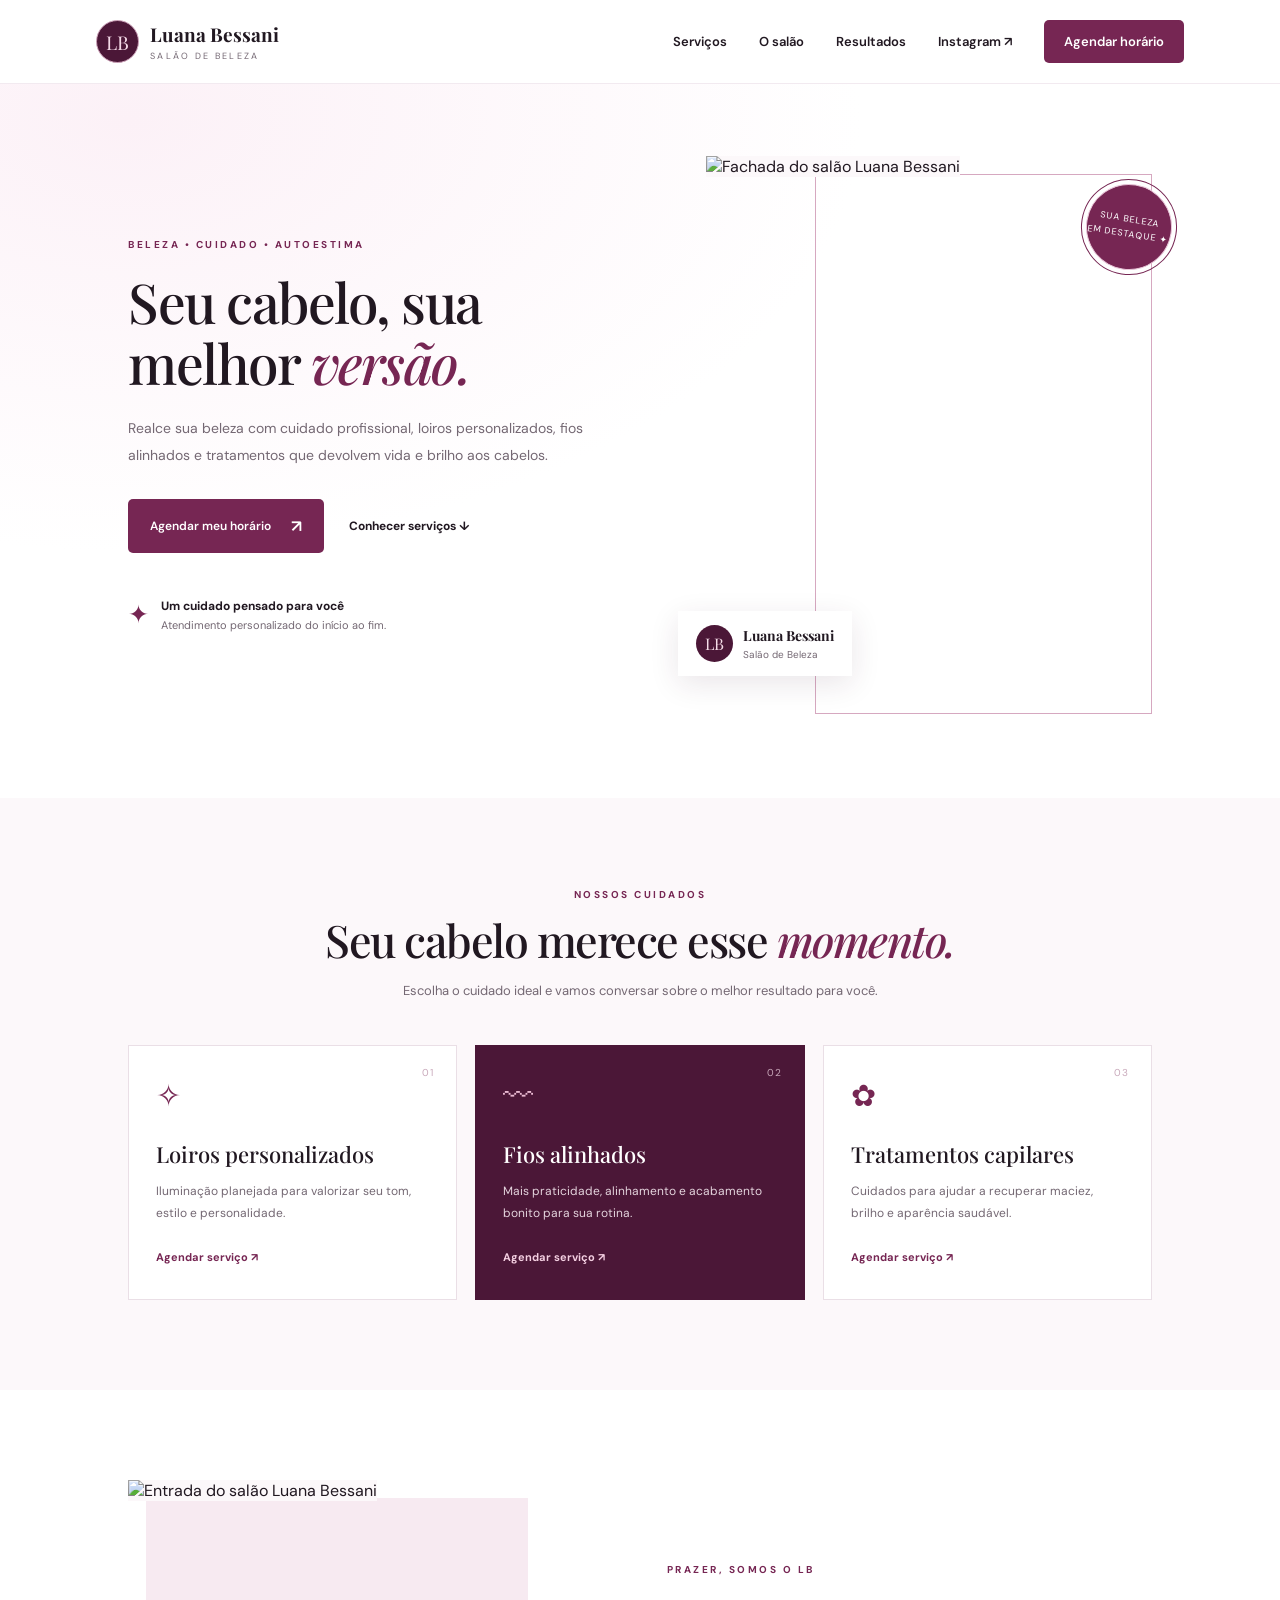
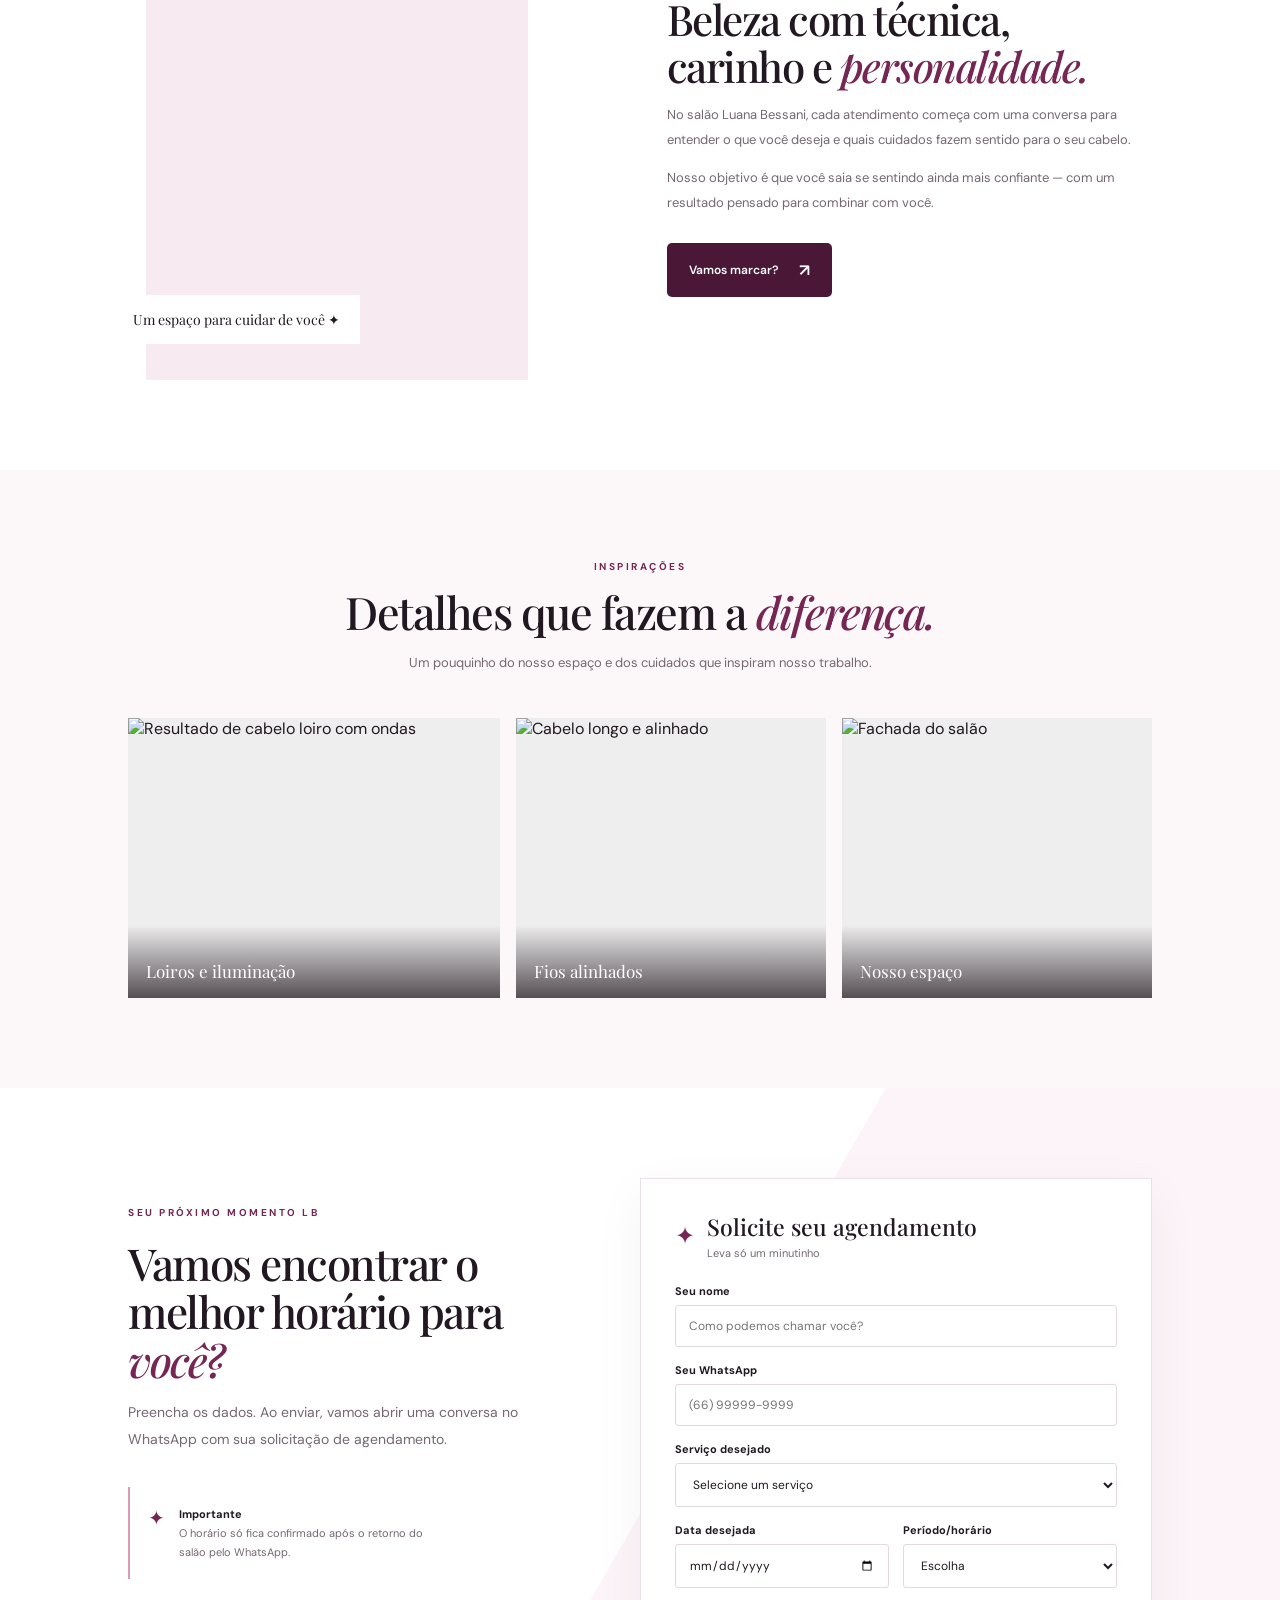
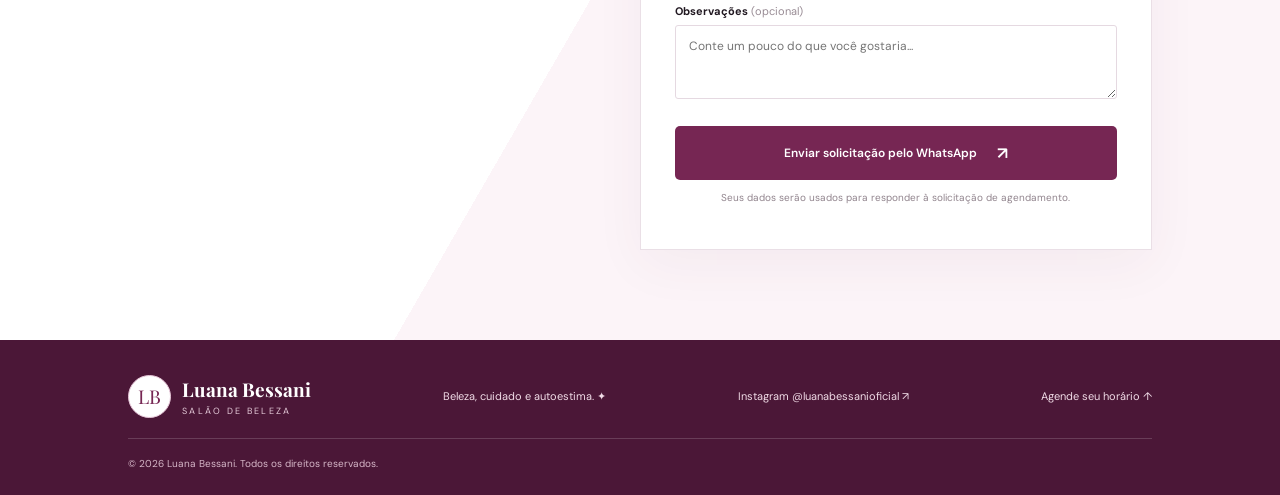
==== index.html @ 2905fa7e "Add files via upload" ====
<!DOCTYPE html>
<html lang="pt-BR">
<head>
  <meta charset="UTF-8" />
  <meta name="viewport" content="width=device-width, initial-scale=1.0" />
  <meta name="theme-color" content="#7c245b" />
  <meta name="description" content="Luana Bessani Salão de Beleza — loiros, fios alinhados e tratamentos capilares. Agende seu horário pelo WhatsApp." />
  <title>Luana Bessani | Salão de Beleza</title>
  <link rel="stylesheet" href="style.css" />
</head>
<body>
  <header class="topbar">
    <a class="brand" href="#inicio" aria-label="Luana Bessani - início"><span class="brand-mark">LB</span><span><strong>Luana Bessani</strong><small> SALÃO DE BELEZA</small></span></a>
    <button class="menu-toggle" id="menuToggle" aria-label="Abrir menu" aria-expanded="false">☰</button>
    <nav id="mainNav"><a href="#servicos">Serviços</a><a href="#sobre">O salão</a><a href="#galeria">Resultados</a><a href="https://www.instagram.com/luanabessanioficial/" target="_blank" rel="noopener noreferrer">Instagram ↗</a><a class="nav-cta" href="#agendamento">Agendar horário</a></nav>
  </header>

  <main>
    <section class="hero" id="inicio">
      <div class="hero-copy">
        <span class="eyebrow">BELEZA • CUIDADO • AUTOESTIMA</span>
        <h1>Seu cabelo, sua melhor <em>versão.</em></h1>
        <p>Realce sua beleza com cuidado profissional, loiros personalizados, fios alinhados e tratamentos que devolvem vida e brilho aos cabelos.</p>
        <div class="hero-actions"><a class="button primary" href="#agendamento">Agendar meu horário <span>↗</span></a><a class="text-link" href="#servicos">Conhecer serviços ↓</a></div>
        <div class="hero-note"><span class="sparkle">✦</span><span><strong>Um cuidado pensado para você</strong><small>Atendimento personalizado do início ao fim.</small></span></div>
      </div>
      <div class="hero-visual"><img src="assets/fachada-salao.jpg" alt="Fachada do salão Luana Bessani" /><div class="image-caption"><span class="caption-icon">LB</span><span><strong>Luana Bessani</strong><small>Salão de Beleza</small></span></div><div class="round-stamp">SUA BELEZA<br/>EM DESTAQUE ✦</div></div>
    </section>

    <section class="services section" id="servicos">
      <div class="section-heading"><span class="eyebrow">NOSSOS CUIDADOS</span><h2>Seu cabelo merece esse <em>momento.</em></h2><p>Escolha o cuidado ideal e vamos conversar sobre o melhor resultado para você.</p></div>
      <div class="service-grid">
        <article class="service-card"><span class="service-number">01</span><div class="service-icon">✧</div><h3>Loiros personalizados</h3><p>Iluminação planejada para valorizar seu tom, estilo e personalidade.</p><a href="#agendamento" data-service="Loiros personalizados">Agendar serviço ↗</a></article>
        <article class="service-card featured"><span class="service-number">02</span><div class="service-icon">〰</div><h3>Fios alinhados</h3><p>Mais praticidade, alinhamento e acabamento bonito para sua rotina.</p><a href="#agendamento" data-service="Fios alinhados">Agendar serviço ↗</a></article>
        <article class="service-card"><span class="service-number">03</span><div class="service-icon">✿</div><h3>Tratamentos capilares</h3><p>Cuidados para ajudar a recuperar maciez, brilho e aparência saudável.</p><a href="#agendamento" data-service="Tratamentos capilares">Agendar serviço ↗</a></article>
      </div>
    </section>

    <section class="about section" id="sobre"><div class="about-photo"><img src="assets/fachada-salao.jpg" alt="Entrada do salão Luana Bessani"/><div class="photo-label">Um espaço para cuidar de você ✦</div></div><div class="about-copy"><span class="eyebrow">PRAZER, SOMOS O LB</span><h2>Beleza com técnica, carinho e <em>personalidade.</em></h2><p>No salão Luana Bessani, cada atendimento começa com uma conversa para entender o que você deseja e quais cuidados fazem sentido para o seu cabelo.</p><p>Nosso objetivo é que você saia se sentindo ainda mais confiante — com um resultado pensado para combinar com você.</p><a class="button dark" href="#agendamento">Vamos marcar? <span>↗</span></a></div></section>

    <section class="gallery section" id="galeria"><div class="section-heading"><span class="eyebrow">INSPIRAÇÕES</span><h2>Detalhes que fazem a <em>diferença.</em></h2><p>Um pouquinho do nosso espaço e dos cuidados que inspiram nosso trabalho.</p></div><div class="gallery-grid"><figure class="gallery-large"><img src="assets/cabelo-loiro.jpg" alt="Resultado de cabelo loiro com ondas"/><figcaption>Loiros e iluminação</figcaption></figure><figure><img src="assets/cabelo-liso.jpg" alt="Cabelo longo e alinhado"/><figcaption>Fios alinhados</figcaption></figure><figure><img src="assets/fachada-salao.jpg" alt="Fachada do salão"/><figcaption>Nosso espaço</figcaption></figure></div></section>

    <section class="booking section" id="agendamento"><div class="booking-intro"><span class="eyebrow">SEU PRÓXIMO MOMENTO LB</span><h2>Vamos encontrar o melhor horário para <em>você?</em></h2><p>Preencha os dados. Ao enviar, vamos abrir uma conversa no WhatsApp com sua solicitação de agendamento.</p><div class="booking-tip"><span>✦</span><p><strong>Importante</strong><br/>O horário só fica confirmado após o retorno do salão pelo WhatsApp.</p></div></div>
      <form id="bookingForm" class="booking-form">
        <div class="form-title"><span>✦</span><div><h3>Solicite seu agendamento</h3><p>Leva só um minutinho</p></div></div>
        <label for="name">Seu nome</label><input id="name" name="name" type="text" placeholder="Como podemos chamar você?" required />
        <label for="phone">Seu WhatsApp</label><input id="phone" name="phone" type="tel" placeholder="(66) 99999-9999" required />
        <label for="service">Serviço desejado</label><select id="service" name="service" required><option value="">Selecione um serviço</option><option>Loiros personalizados</option><option>Fios alinhados</option><option>Tratamentos capilares</option><option>Corte e finalização</option><option>Quero uma avaliação</option><option>Outro serviço</option></select>
        <div class="form-row"><div><label for="date">Data desejada</label><input id="date" name="date" type="date" required /></div><div><label for="time">Período/horário</label><select id="time" name="time" required><option value="">Escolha</option><option>Manhã</option><option>Início da tarde</option><option>Fim da tarde</option><option>Tenho flexibilidade</option></select></div></div>
        <label for="message">Observações <span class="optional">(opcional)</span></label><textarea id="message" name="message" rows="3" placeholder="Conte um pouco do que você gostaria..."></textarea>
        <button class="button primary submit-button" type="submit">Enviar solicitação pelo WhatsApp <span>↗</span></button><p class="privacy-note">Seus dados serão usados para responder à solicitação de agendamento.</p><p id="formStatus" class="form-status" role="status" aria-live="polite"></p>
      </form>
    </section>
  </main>
  <footer><a class="brand footer-brand" href="#inicio"><span class="brand-mark">LB</span><span><strong>Luana Bessani</strong><small> SALÃO DE BELEZA</small></span></a><p>Beleza, cuidado e autoestima. ✦</p><a href="https://www.instagram.com/luanabessanioficial/" target="_blank" rel="noopener noreferrer">Instagram @luanabessanioficial ↗</a><a href="#agendamento">Agende seu horário ↑</a><small class="copyright">© <span id="year"></span> Luana Bessani. Todos os direitos reservados.</small></footer>
  <script src="script.js"></script>
</body>
</html>
---- style.css ----
@import url('https://fonts.googleapis.com/css2?family=DM+Sans:wght@400;500;600;700&family=Playfair+Display:ital,wght@0,500;0,600;0,700;1,500;1,600&display=swap');
:root{--plum:#762653;--plum-dark:#4b1737;--pink:#f7eaf1;--rose:#d79ab7;--ink:#211821;--muted:#746873;--cream:#fcf8fa;--line:#eadfe6}*{box-sizing:border-box}html{scroll-behavior:smooth;scroll-padding-top:90px}body{margin:0;background:#fff;color:var(--ink);font-family:'DM Sans',sans-serif}a{color:inherit;text-decoration:none}.topbar{height:84px;padding:0 7.5%;display:flex;align-items:center;justify-content:space-between;border-bottom:1px solid #f2eaf0;background:#fff;position:sticky;top:0;z-index:10}.brand{display:flex;align-items:center;gap:11px}.brand-mark{height:43px;width:43px;border-radius:50%;display:grid;place-items:center;background:var(--plum-dark);border:1px solid #cda2b9;color:#f4d9e7;font-family:'Playfair Display',serif;font-size:19px}.brand strong{display:block;font-family:'Playfair Display',serif;font-size:19px}.brand small{display:block;font-size:9px;letter-spacing:2.3px;color:var(--muted);margin-top:3px}.topbar nav{display:flex;align-items:center;gap:32px;font-size:13px;font-weight:600}.topbar nav>a:not(.nav-cta):hover,.text-link:hover{color:var(--plum)}.nav-cta{padding:13px 20px;border-radius:5px;background:var(--plum);color:#fff}.menu-toggle{display:none;background:none;border:0;font-size:25px}.hero{padding:72px 10% 84px;display:grid;grid-template-columns:1fr .9fr;align-items:center;gap:8%;background:radial-gradient(ellipse at 10% 5%,#fcf1f7 0,transparent 45%),#fff}.eyebrow{font-size:10px;letter-spacing:2.5px;font-weight:700;color:var(--plum);display:block;margin-bottom:20px}.hero h1,.section h2{font-family:'Playfair Display',serif;font-size:clamp(39px,4.3vw,61px);line-height:1.11;font-weight:500;letter-spacing:-1.5px;margin:0 0 22px}.hero h1 em,.section h2 em{color:var(--plum);font-weight:500}.hero-copy>p,.section-heading>p,.about-copy>p,.booking-intro>p{color:var(--muted);font-size:14px;line-height:1.9;max-width:500px}.hero-actions{display:flex;align-items:center;gap:25px;margin-top:30px}.button{border:0;display:inline-flex;align-items:center;justify-content:center;gap:20px;padding:16px 22px;border-radius:5px;font:600 12px 'DM Sans',sans-serif;cursor:pointer;transition:transform .2s,background .2s}.button:hover{transform:translateY(-2px)}.primary{background:var(--plum);color:white}.primary:hover{background:var(--plum-dark)}.button span{font-size:17px}.text-link{font-size:12px;font-weight:700}.hero-note{display:flex;align-items:center;gap:12px;margin-top:45px}.sparkle{font-size:25px;color:var(--plum)}.hero-note strong,.hero-note small{display:block}.hero-note strong{font-size:12px}.hero-note small{font-size:11px;color:var(--muted);margin-top:4px}.hero-visual{height:auto;aspect-ratio:4/5;min-height:420px;max-height:560px;position:relative;padding:0 18px 18px 0}.hero-visual:before{content:'';position:absolute;right:0;top:18px;bottom:0;width:75%;border:1px solid #d6a8c0}.hero-visual>img{position:relative;width:100%;height:100%;object-fit:contain;object-position:center top;background:#fcf8fa;filter:saturate(.92)}.image-caption{position:absolute;bottom:38px;left:-28px;background:white;box-shadow:0 8px 30px #3c17331c;padding:14px 18px;display:flex;align-items:center;gap:10px}.caption-icon{height:37px;width:37px;border-radius:50%;display:grid;place-items:center;background:var(--plum-dark);color:#f5dce8;font-family:'Playfair Display',serif}.image-caption strong,.image-caption small{display:block}.image-caption strong{font-family:'Playfair Display',serif;font-size:14px}.image-caption small{font-size:10px;color:var(--muted);margin-top:3px}.round-stamp{position:absolute;right:-20px;top:28px;width:86px;height:86px;border-radius:50%;background:var(--plum);color:#fff;display:grid;place-content:center;text-align:center;font-size:9px;line-height:1.7;letter-spacing:1px;transform:rotate(9deg);border:1px solid #e8c4d7;outline:1px solid var(--plum);outline-offset:4px}.section{padding:90px 10%}.section-heading{text-align:center;max-width:650px;margin:0 auto 42px}.section-heading .eyebrow{margin-bottom:14px}.section h2{font-size:clamp(34px,3.5vw,46px);margin-bottom:14px}.section-heading>p{margin:0 auto;font-size:13px}.services{background:var(--cream)}.service-grid{display:grid;grid-template-columns:repeat(3,1fr);gap:18px}.service-card{background:white;padding:30px 27px 28px;border:1px solid var(--line);position:relative;min-height:255px}.service-card.featured{background:var(--plum-dark);color:#fff;border-color:var(--plum-dark)}.service-number{position:absolute;right:22px;top:20px;color:#c8a8ba;font-size:10px;letter-spacing:1px}.service-icon{font-size:30px;color:var(--plum);margin-bottom:24px}.featured .service-icon{color:#e8b9d0}.service-card h3{font-family:'Playfair Display',serif;font-size:22px;font-weight:500;margin:0 0 12px}.service-card p{font-size:12px;line-height:1.8;color:var(--muted);min-height:45px}.featured p{color:#e4d4dd}.service-card>a{display:inline-block;font-size:11px;font-weight:700;color:var(--plum);margin-top:12px}.featured>a{color:#f4cfe1}.about{display:grid;grid-template-columns:.9fr 1fr;gap:10%;align-items:center}.about-photo{position:relative;padding:0 18px 18px 0;height:auto;aspect-ratio:4/5;max-height:500px}.about-photo:before{content:'';position:absolute;left:18px;top:18px;right:0;bottom:0;background:var(--pink)}.about-photo img{position:relative;width:100%;height:100%;object-fit:contain;object-position:center top;background:#fcf8fa}.photo-label{position:absolute;bottom:36px;left:-15px;padding:15px 20px;background:white;font-family:'Playfair Display',serif;font-size:14px}.about-copy h2{font-size:42px}.about-copy>p{font-size:13px}.dark{background:var(--plum-dark);color:white;margin-top:15px}.gallery{background:var(--cream)}.gallery-grid{display:grid;grid-template-columns:1.2fr 1fr 1fr;gap:16px}.gallery-grid figure{height:280px;margin:0;position:relative;overflow:hidden;background:#eee}.gallery-grid img{width:100%;height:100%;object-fit:cover;transition:transform .4s}.gallery-grid figure:hover img{transform:scale(1.04)}.gallery-grid figcaption{position:absolute;bottom:0;left:0;right:0;padding:35px 18px 16px;color:white;font-family:'Playfair Display',serif;font-size:17px;background:linear-gradient(transparent,#1b1018b8)}.booking{display:grid;grid-template-columns:.8fr 1fr;gap:10%;align-items:start;background:linear-gradient(120deg,#fff 50%,#fcf4f8 50%)}.booking-intro{padding-top:28px}.booking-intro h2{font-size:44px}.booking-tip{display:flex;gap:14px;align-items:flex-start;margin-top:35px;padding:18px;background:white;border-left:2px solid var(--rose);max-width:340px}.booking-tip>span{font-size:20px;color:var(--plum)}.booking-tip p{font-size:11px;color:var(--muted);line-height:1.7;margin:0}.booking-tip strong{color:var(--ink)}.booking-form{background:white;padding:32px 34px;border:1px solid var(--line);box-shadow:0 15px 50px #55213c0c}.form-title{display:flex;align-items:center;gap:12px;margin-bottom:24px}.form-title>span{color:var(--plum);font-size:24px}.form-title h3{font-family:'Playfair Display',serif;font-size:23px;font-weight:500;margin:0}.form-title p{font-size:11px;color:var(--muted);margin:4px 0 0}.booking-form label{display:block;font-size:11px;font-weight:700;margin:16px 0 7px}.booking-form input,.booking-form select,.booking-form textarea{width:100%;border:1px solid #e5d9e1;background:#fff;padding:12px 13px;font:12px 'DM Sans',sans-serif;color:var(--ink);border-radius:3px;outline:none}.booking-form input:focus,.booking-form select:focus,.booking-form textarea:focus{border-color:var(--plum);box-shadow:0 0 0 2px #76265312}.booking-form textarea{resize:vertical}.form-row{display:grid;grid-template-columns:1fr 1fr;gap:14px}.optional{font-weight:400;color:#988b94}.submit-button{width:100%;margin-top:22px}.privacy-note{font-size:10px;color:#91848d;line-height:1.5;text-align:center}.form-status{font-size:12px;color:var(--plum);text-align:center}footer{padding:35px 10% 25px;background:var(--plum-dark);color:white;display:flex;align-items:center;justify-content:space-between;gap:20px;flex-wrap:wrap}.footer-brand .brand-mark{background:#fff;color:var(--plum);border-color:#e6c5d7}.footer-brand small{color:#e5cbd9}footer>p,footer>a:not(.brand){font-size:11px;color:#f1dce7}footer .copyright{width:100%;border-top:1px solid #ffffff2a;padding-top:18px;font-size:10px;color:#d6b7c8}
@media(max-width:850px){.topbar{padding:0 5%;height:74px}.menu-toggle{display:block}.topbar nav{display:none;position:absolute;top:74px;left:0;right:0;background:white;padding:22px 6%;box-shadow:0 15px 20px #32152812;flex-direction:column;align-items:stretch;gap:20px}.topbar nav.open{display:flex}.nav-cta{text-align:center}.hero{padding:55px 7%;grid-template-columns:1fr;gap:45px}.hero-visual{height:auto;min-height:0;max-height:none;aspect-ratio:4/5;margin:0 15px 0 20px}.hero h1{font-size:48px}.section{padding:70px 7%}.service-grid{grid-template-columns:1fr}.service-card{min-height:auto}.service-card p{min-height:0}.about{grid-template-columns:1fr;gap:38px}.about-photo{height:auto;max-height:none;aspect-ratio:4/5;margin:0 10px}.about-copy h2,.booking-intro h2{font-size:38px}.gallery-grid{grid-template-columns:1fr 1fr}.gallery-grid figure{height:230px}.gallery-large{grid-column:span 2}.booking{grid-template-columns:1fr;gap:30px}.booking-intro{padding-top:0}.booking-form{padding:27px 22px}footer{padding:30px 7%;}}
@media(max-width:480px){.hero h1{font-size:42px}.hero-actions{align-items:flex-start;flex-direction:column;gap:18px}.hero-visual{height:auto;aspect-ratio:4/5}.image-caption{left:-12px}.round-stamp{right:-12px;width:72px;height:72px;font-size:8px}.section h2{font-size:34px}.gallery-grid{grid-template-columns:1fr}.gallery-large{grid-column:auto}.gallery-grid figure{height:260px}.form-row{grid-template-columns:1fr;gap:0}.booking-form{padding:24px 17px}footer{align-items:flex-start;flex-direction:column;gap:15px}footer .copyright{margin-top:5px}}
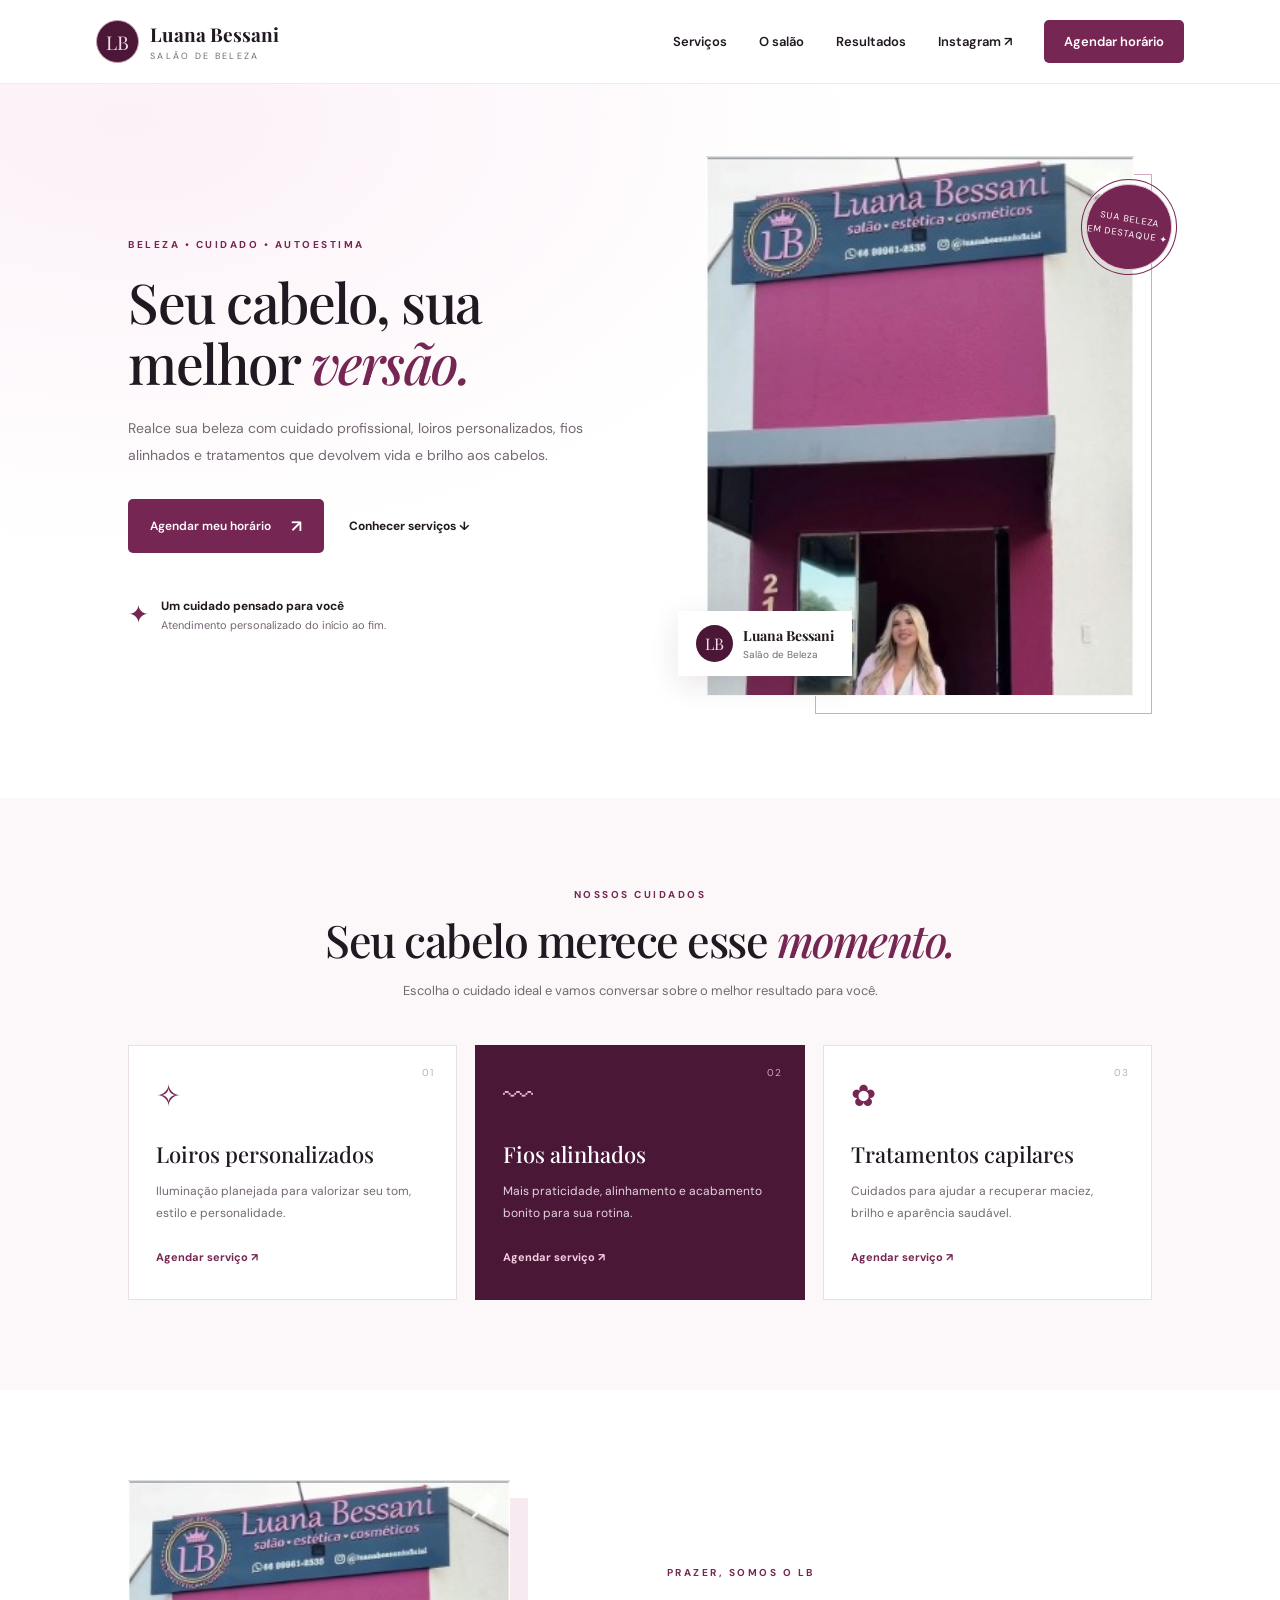
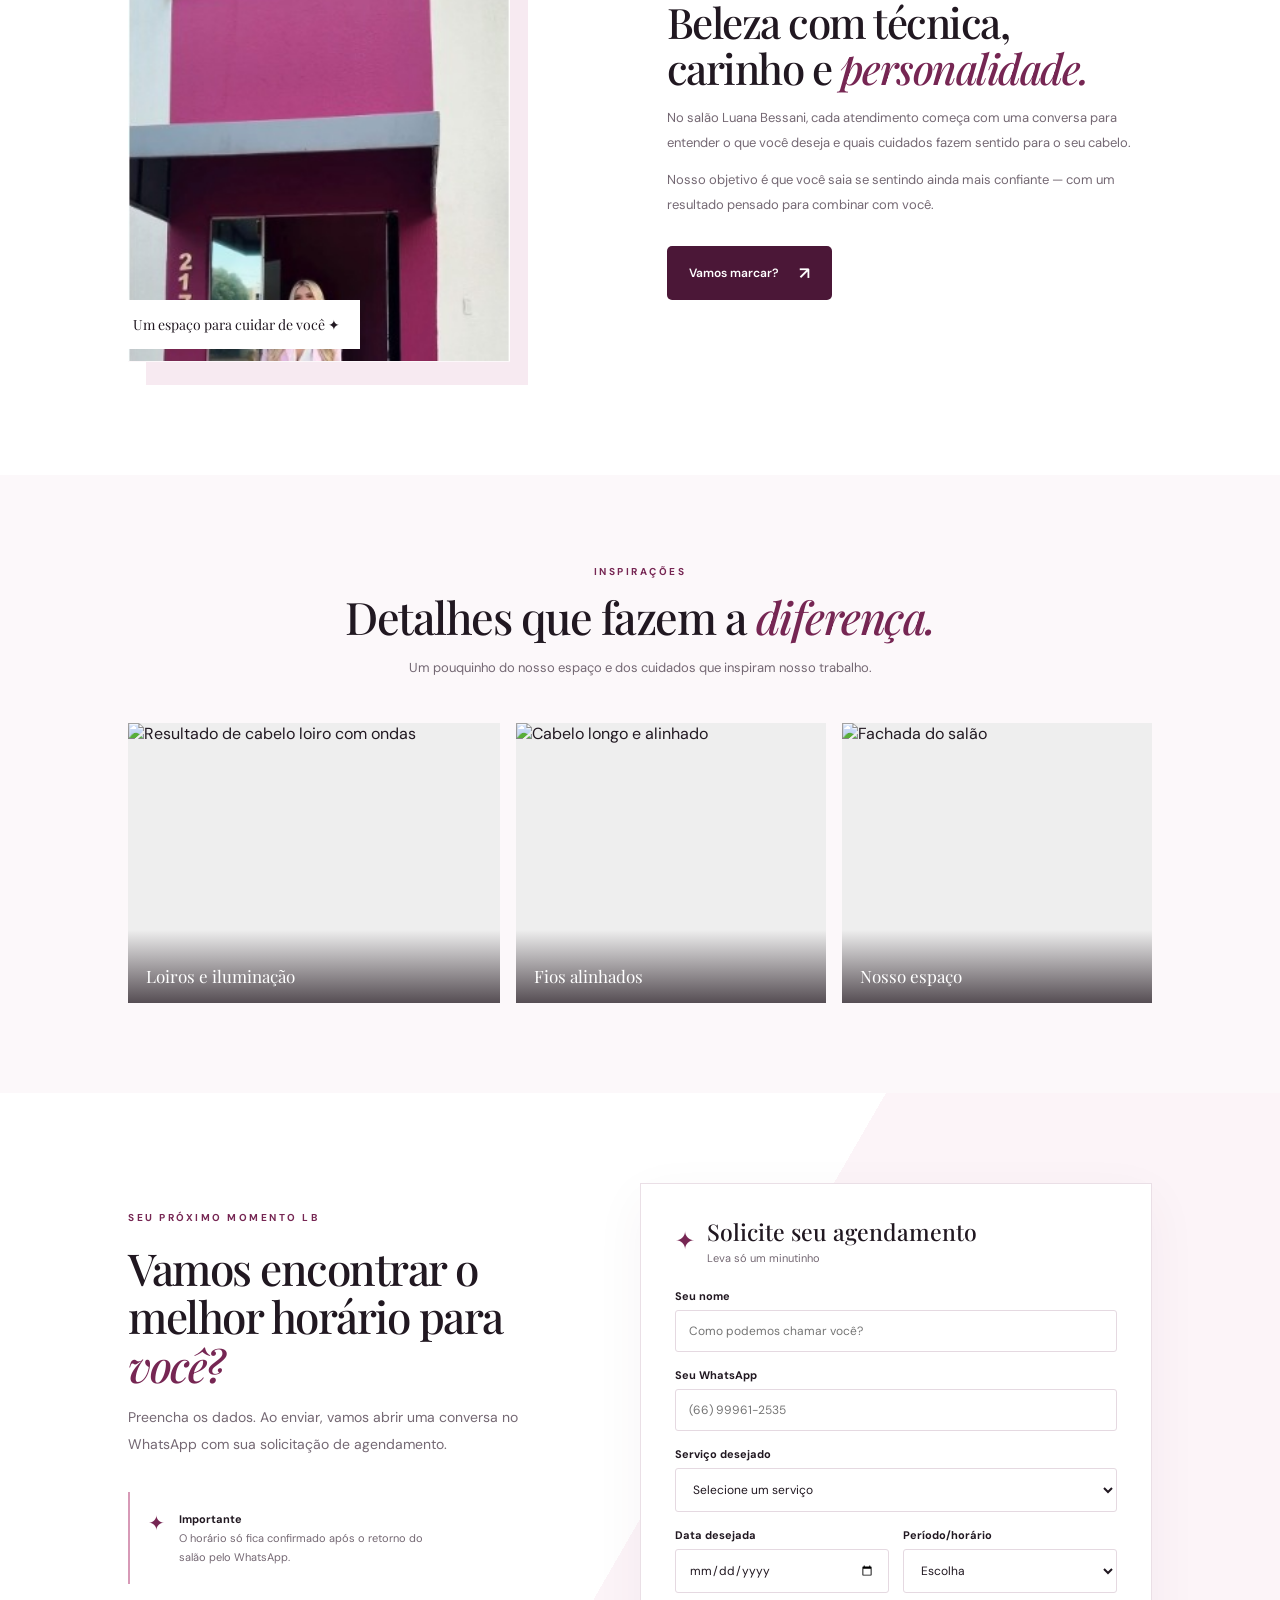
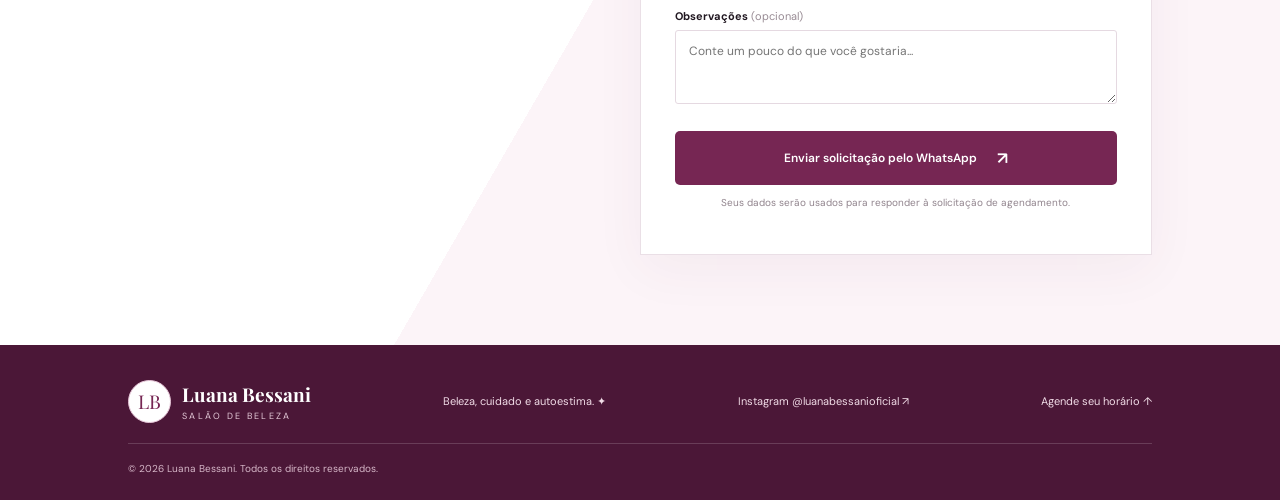
==== commit 8aefc732: "Update index.html" ====
--- a/index.html
+++ b/index.html
@@ -24,7 +24,7 @@
         <div class="hero-actions"><a class="button primary" href="#agendamento">Agendar meu horário <span>↗</span></a><a class="text-link" href="#servicos">Conhecer serviços ↓</a></div>
         <div class="hero-note"><span class="sparkle">✦</span><span><strong>Um cuidado pensado para você</strong><small>Atendimento personalizado do início ao fim.</small></span></div>
       </div>
-      <div class="hero-visual"><img src="assets/fachada-salao.jpg" alt="Fachada do salão Luana Bessani" /><div class="image-caption"><span class="caption-icon">LB</span><span><strong>Luana Bessani</strong><small>Salão de Beleza</small></span></div><div class="round-stamp">SUA BELEZA<br/>EM DESTAQUE ✦</div></div>
+      <div class="hero-visual"><img src="fachada-salao.jpg" alt="Fachada do salão Luana Bessani" /><div class="image-caption"><span class="caption-icon">LB</span><span><strong>Luana Bessani</strong><small>Salão de Beleza</small></span></div><div class="round-stamp">SUA BELEZA<br/>EM DESTAQUE ✦</div></div>
     </section>
 
     <section class="services section" id="servicos">
@@ -36,7 +36,7 @@
       </div>
     </section>
 
-    <section class="about section" id="sobre"><div class="about-photo"><img src="assets/fachada-salao.jpg" alt="Entrada do salão Luana Bessani"/><div class="photo-label">Um espaço para cuidar de você ✦</div></div><div class="about-copy"><span class="eyebrow">PRAZER, SOMOS O LB</span><h2>Beleza com técnica, carinho e <em>personalidade.</em></h2><p>No salão Luana Bessani, cada atendimento começa com uma conversa para entender o que você deseja e quais cuidados fazem sentido para o seu cabelo.</p><p>Nosso objetivo é que você saia se sentindo ainda mais confiante — com um resultado pensado para combinar com você.</p><a class="button dark" href="#agendamento">Vamos marcar? <span>↗</span></a></div></section>
+    <section class="about section" id="sobre"><div class="about-photo"><img src="fachada-salao.jpg" alt="Entrada do salão Luana Bessani"/><div class="photo-label">Um espaço para cuidar de você ✦</div></div><div class="about-copy"><span class="eyebrow">PRAZER, SOMOS O LB</span><h2>Beleza com técnica, carinho e <em>personalidade.</em></h2><p>No salão Luana Bessani, cada atendimento começa com uma conversa para entender o que você deseja e quais cuidados fazem sentido para o seu cabelo.</p><p>Nosso objetivo é que você saia se sentindo ainda mais confiante — com um resultado pensado para combinar com você.</p><a class="button dark" href="#agendamento">Vamos marcar? <span>↗</span></a></div></section>
 
     <section class="gallery section" id="galeria"><div class="section-heading"><span class="eyebrow">INSPIRAÇÕES</span><h2>Detalhes que fazem a <em>diferença.</em></h2><p>Um pouquinho do nosso espaço e dos cuidados que inspiram nosso trabalho.</p></div><div class="gallery-grid"><figure class="gallery-large"><img src="assets/cabelo-loiro.jpg" alt="Resultado de cabelo loiro com ondas"/><figcaption>Loiros e iluminação</figcaption></figure><figure><img src="assets/cabelo-liso.jpg" alt="Cabelo longo e alinhado"/><figcaption>Fios alinhados</figcaption></figure><figure><img src="assets/fachada-salao.jpg" alt="Fachada do salão"/><figcaption>Nosso espaço</figcaption></figure></div></section>
 
@@ -44,7 +44,7 @@
       <form id="bookingForm" class="booking-form">
         <div class="form-title"><span>✦</span><div><h3>Solicite seu agendamento</h3><p>Leva só um minutinho</p></div></div>
         <label for="name">Seu nome</label><input id="name" name="name" type="text" placeholder="Como podemos chamar você?" required />
-        <label for="phone">Seu WhatsApp</label><input id="phone" name="phone" type="tel" placeholder="(66) 99999-9999" required />
+        <label for="phone">Seu WhatsApp</label><input id="phone" name="phone" type="tel" placeholder="(66) 99961-2535" required />
         <label for="service">Serviço desejado</label><select id="service" name="service" required><option value="">Selecione um serviço</option><option>Loiros personalizados</option><option>Fios alinhados</option><option>Tratamentos capilares</option><option>Corte e finalização</option><option>Quero uma avaliação</option><option>Outro serviço</option></select>
         <div class="form-row"><div><label for="date">Data desejada</label><input id="date" name="date" type="date" required /></div><div><label for="time">Período/horário</label><select id="time" name="time" required><option value="">Escolha</option><option>Manhã</option><option>Início da tarde</option><option>Fim da tarde</option><option>Tenho flexibilidade</option></select></div></div>
         <label for="message">Observações <span class="optional">(opcional)</span></label><textarea id="message" name="message" rows="3" placeholder="Conte um pouco do que você gostaria..."></textarea>
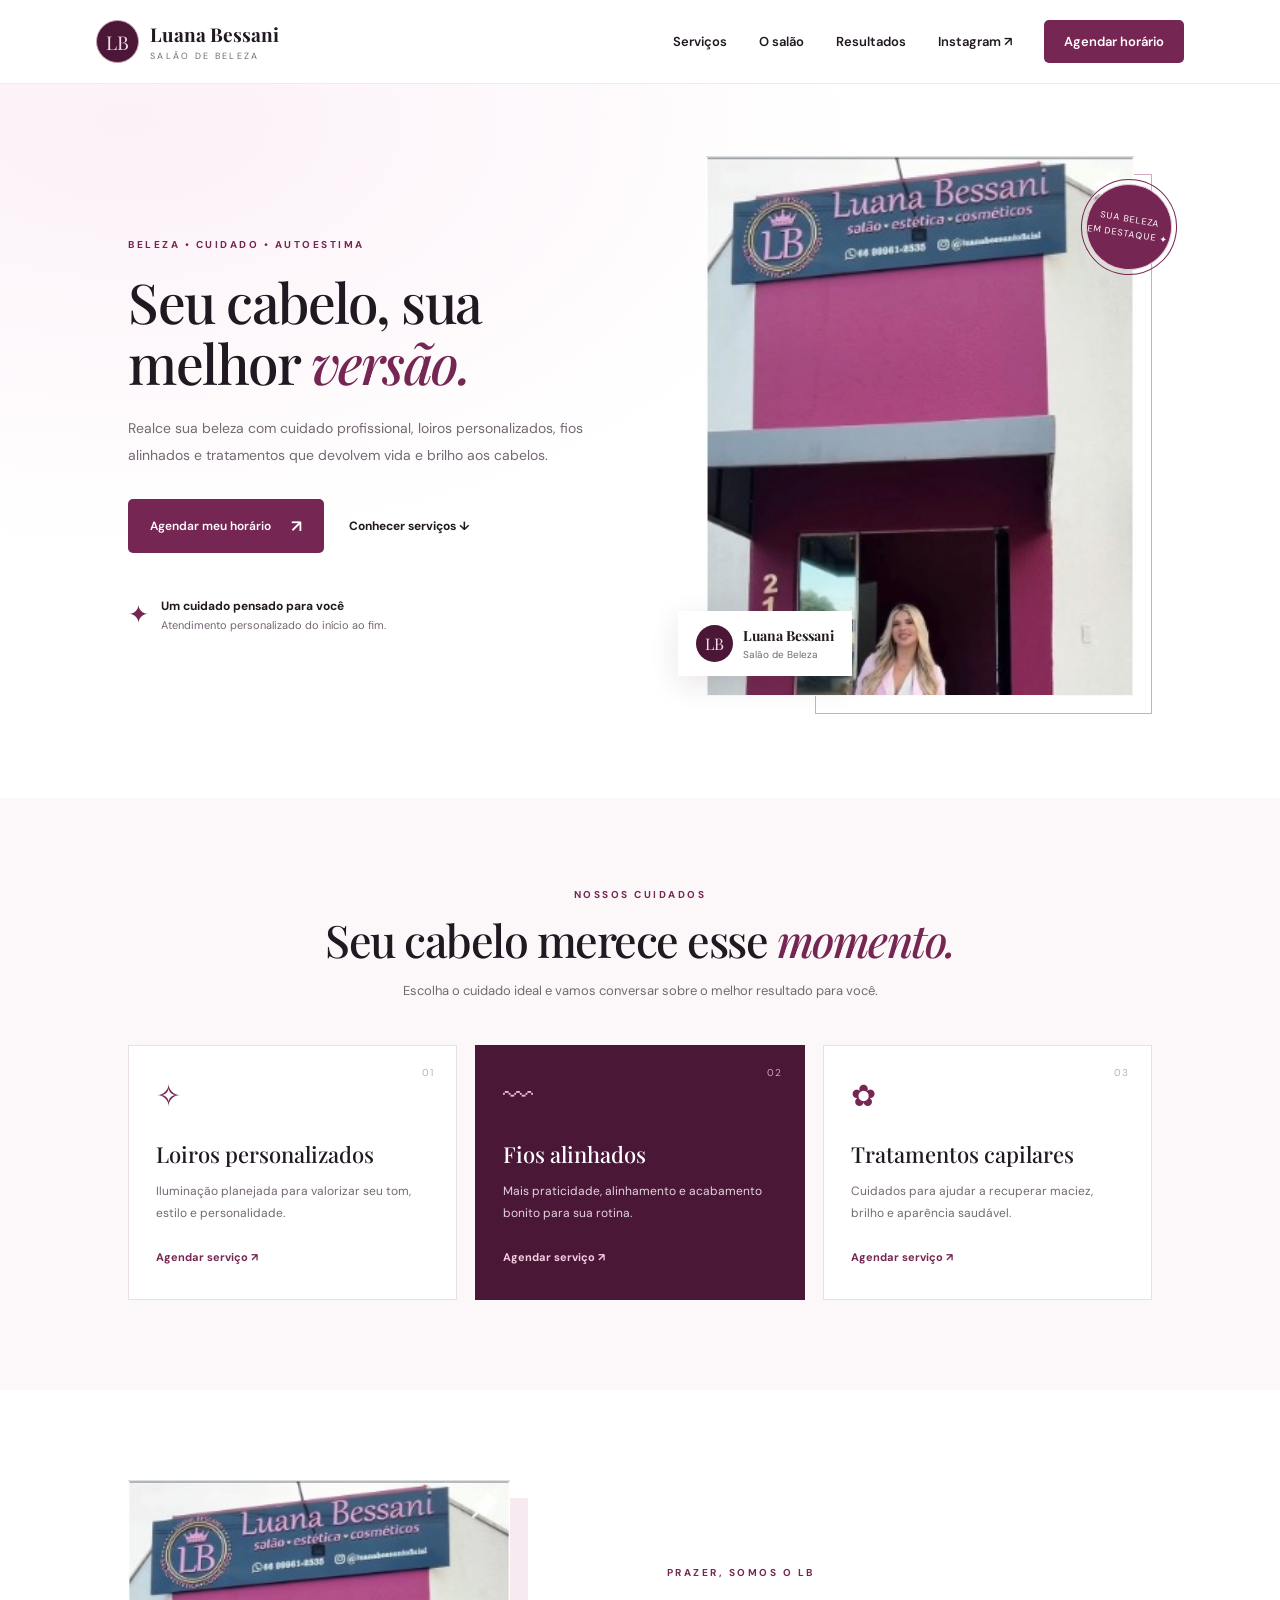
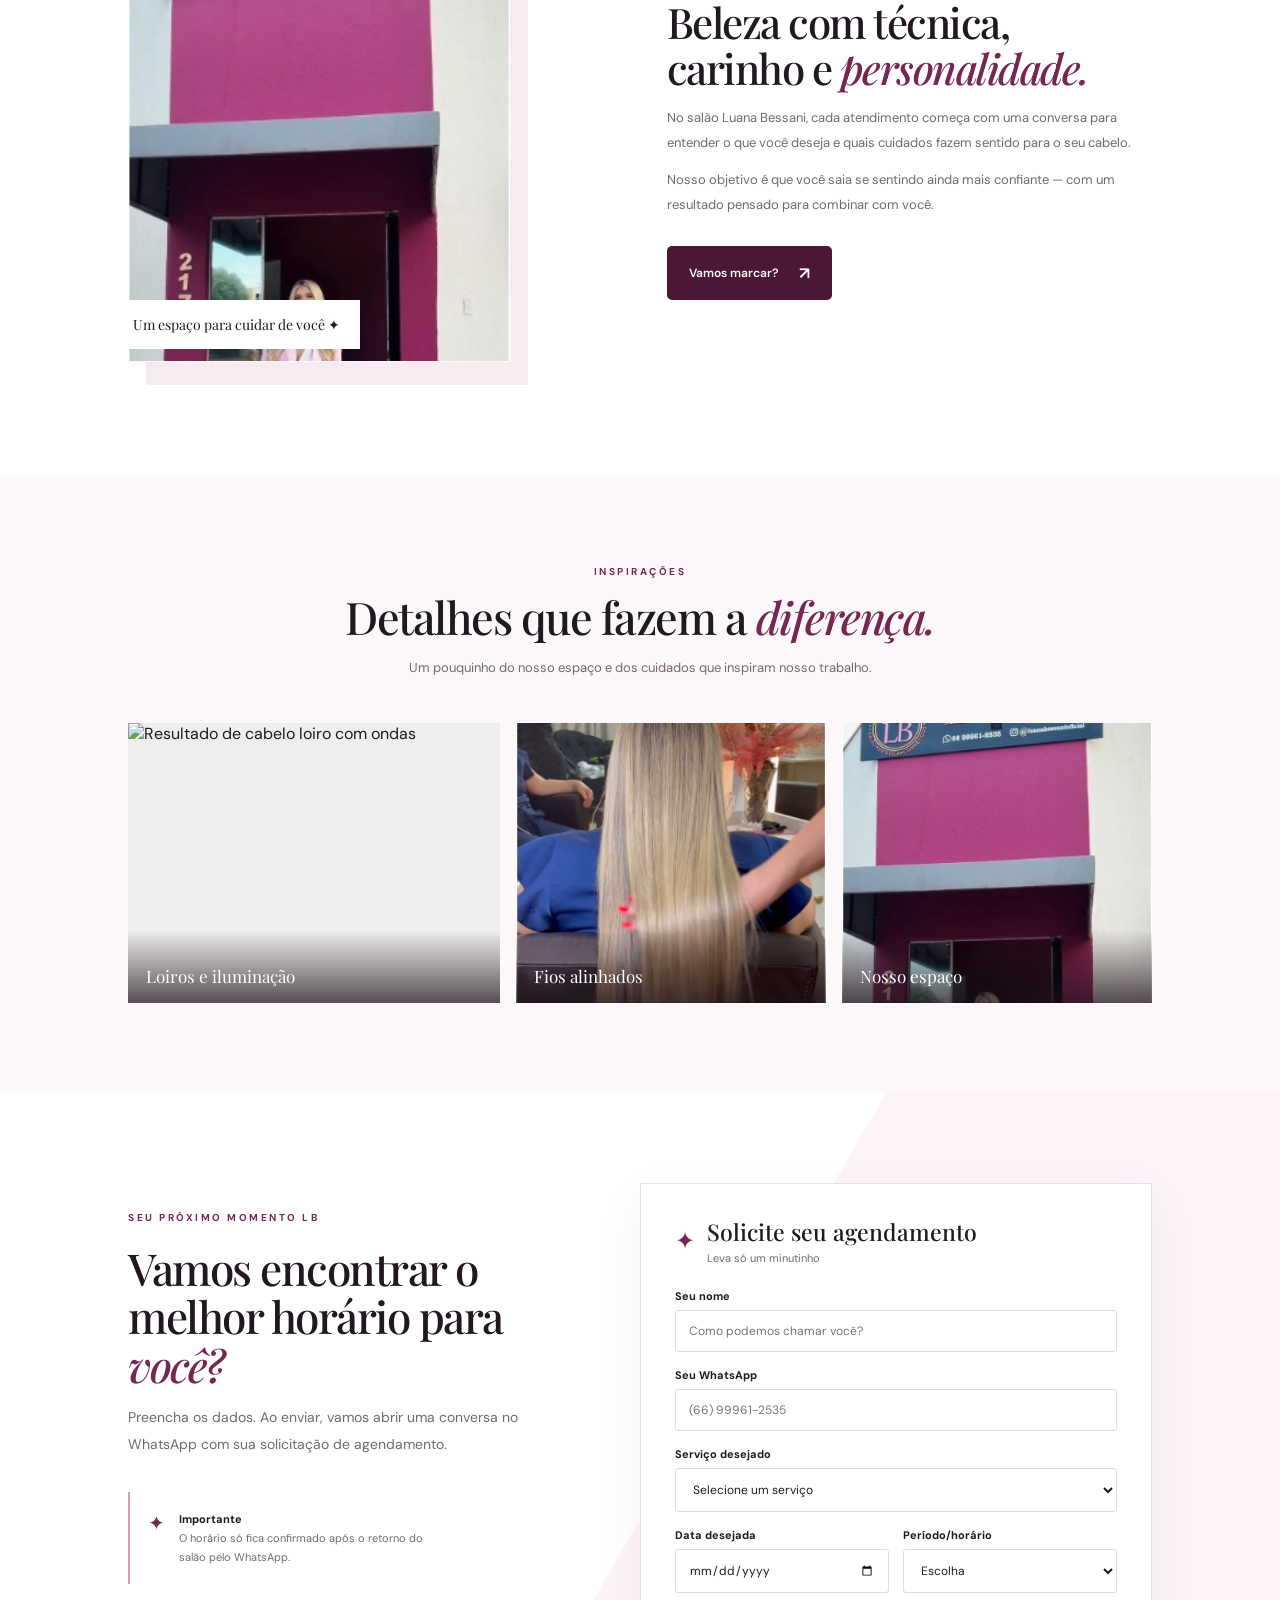
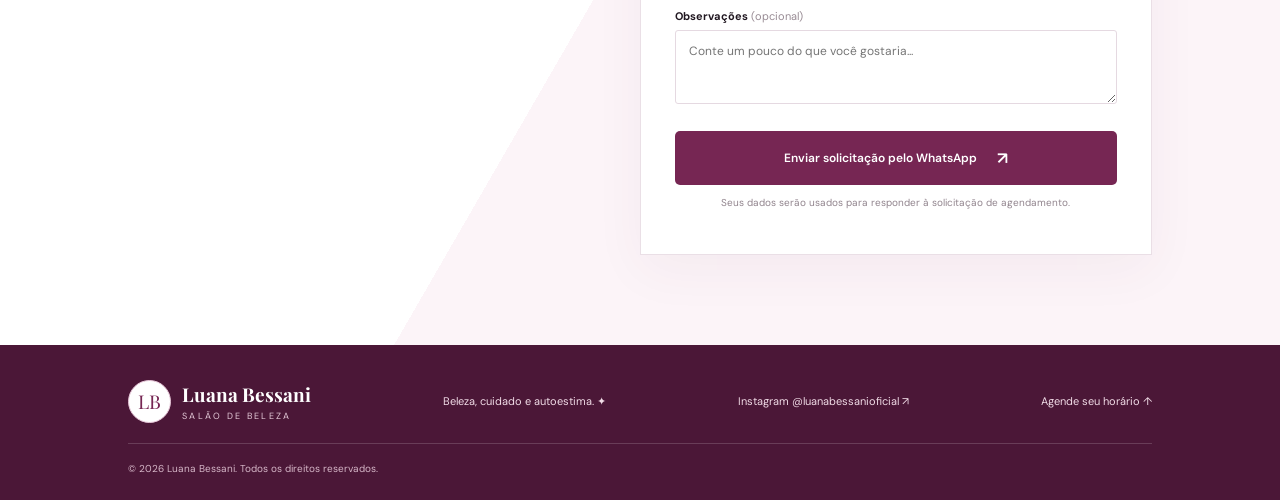
==== commit 18e1649e: "Update index.html" ====
--- a/index.html
+++ b/index.html
@@ -38,7 +38,7 @@
 
     <section class="about section" id="sobre"><div class="about-photo"><img src="fachada-salao.jpg" alt="Entrada do salão Luana Bessani"/><div class="photo-label">Um espaço para cuidar de você ✦</div></div><div class="about-copy"><span class="eyebrow">PRAZER, SOMOS O LB</span><h2>Beleza com técnica, carinho e <em>personalidade.</em></h2><p>No salão Luana Bessani, cada atendimento começa com uma conversa para entender o que você deseja e quais cuidados fazem sentido para o seu cabelo.</p><p>Nosso objetivo é que você saia se sentindo ainda mais confiante — com um resultado pensado para combinar com você.</p><a class="button dark" href="#agendamento">Vamos marcar? <span>↗</span></a></div></section>
 
-    <section class="gallery section" id="galeria"><div class="section-heading"><span class="eyebrow">INSPIRAÇÕES</span><h2>Detalhes que fazem a <em>diferença.</em></h2><p>Um pouquinho do nosso espaço e dos cuidados que inspiram nosso trabalho.</p></div><div class="gallery-grid"><figure class="gallery-large"><img src="assets/cabelo-loiro.jpg" alt="Resultado de cabelo loiro com ondas"/><figcaption>Loiros e iluminação</figcaption></figure><figure><img src="assets/cabelo-liso.jpg" alt="Cabelo longo e alinhado"/><figcaption>Fios alinhados</figcaption></figure><figure><img src="assets/fachada-salao.jpg" alt="Fachada do salão"/><figcaption>Nosso espaço</figcaption></figure></div></section>
+    <section class="gallery section" id="galeria"><div class="section-heading"><span class="eyebrow">INSPIRAÇÕES</span><h2>Detalhes que fazem a <em>diferença.</em></h2><p>Um pouquinho do nosso espaço e dos cuidados que inspiram nosso trabalho.</p></div><div class="gallery-grid"><figure class="gallery-large"><img src="cabelo-loiro.jpg" alt="Resultado de cabelo loiro com ondas"/><figcaption>Loiros e iluminação</figcaption></figure><figure><img src="cabelo-liso.jpg" alt="Cabelo longo e alinhado"/><figcaption>Fios alinhados</figcaption></figure><figure><img src="fachada-salao.jpg" alt="Fachada do salão"/><figcaption>Nosso espaço</figcaption></figure></div></section>
 
     <section class="booking section" id="agendamento"><div class="booking-intro"><span class="eyebrow">SEU PRÓXIMO MOMENTO LB</span><h2>Vamos encontrar o melhor horário para <em>você?</em></h2><p>Preencha os dados. Ao enviar, vamos abrir uma conversa no WhatsApp com sua solicitação de agendamento.</p><div class="booking-tip"><span>✦</span><p><strong>Importante</strong><br/>O horário só fica confirmado após o retorno do salão pelo WhatsApp.</p></div></div>
       <form id="bookingForm" class="booking-form">
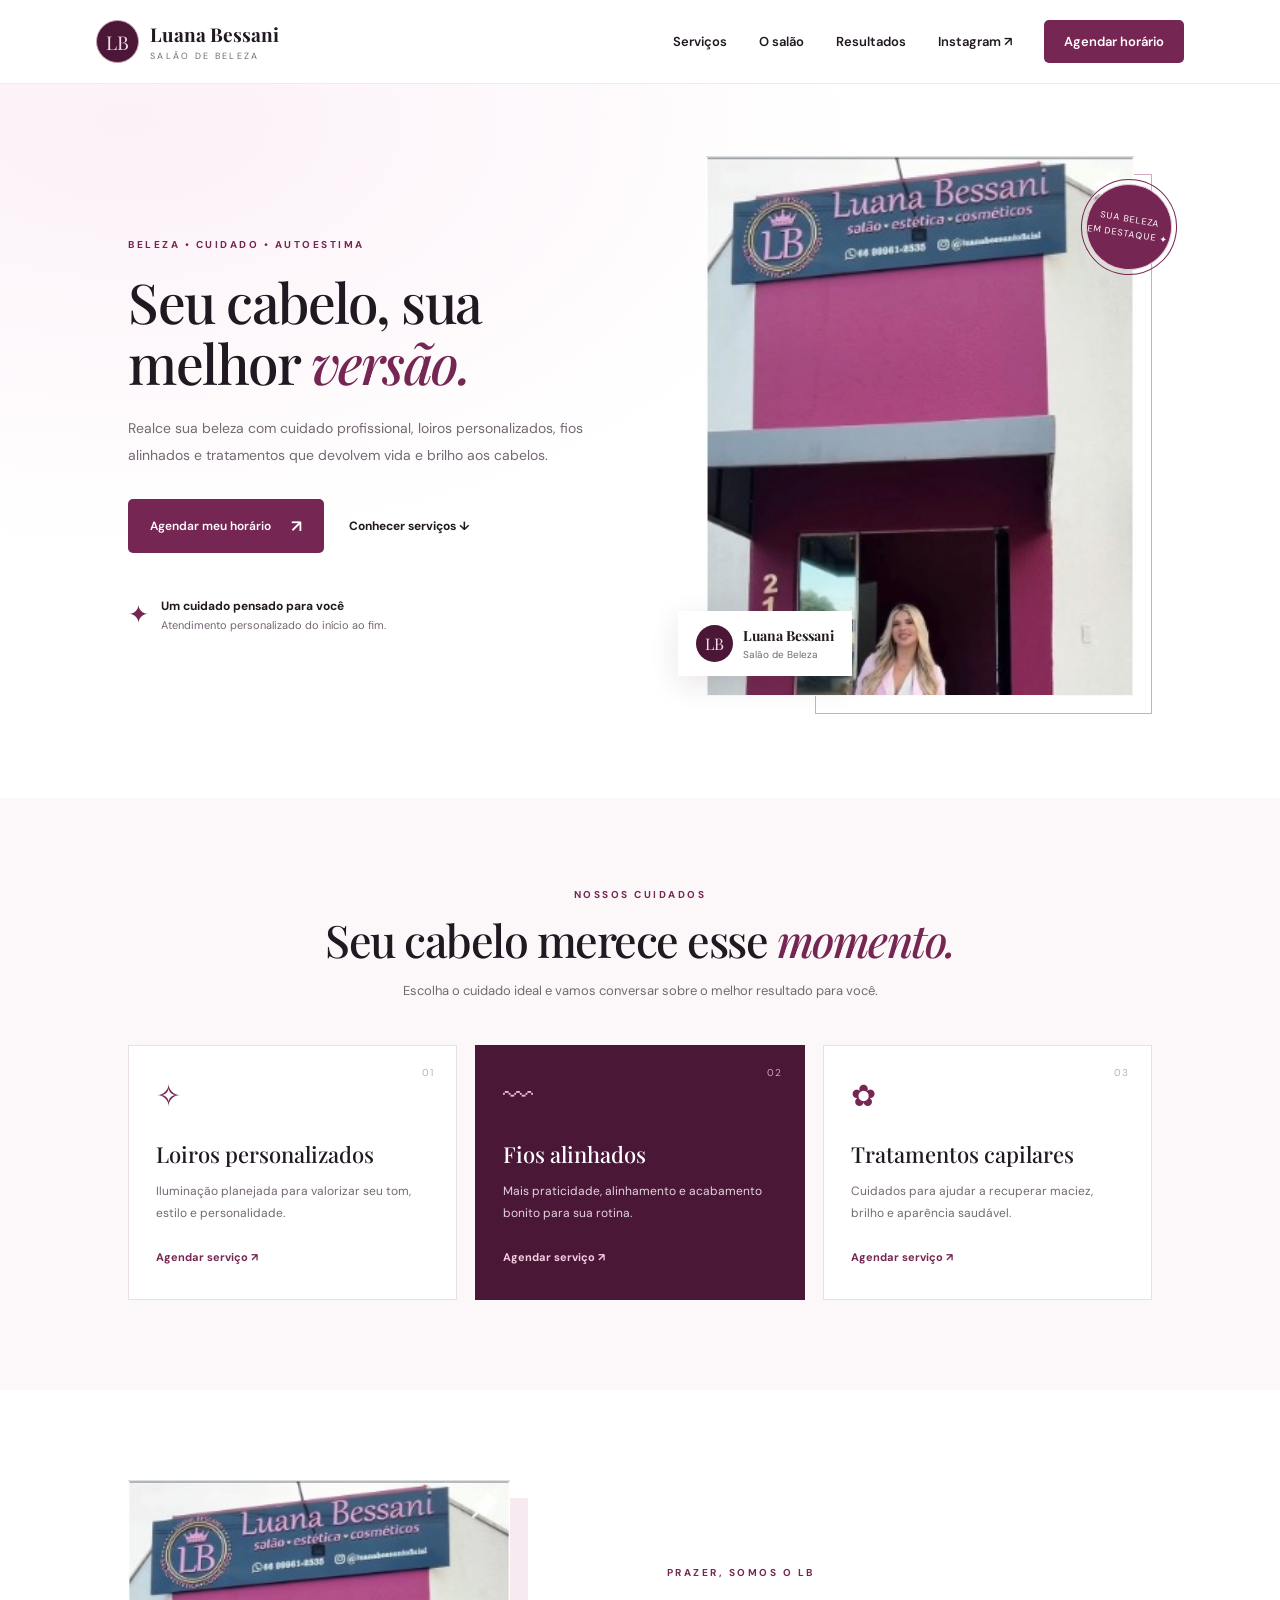
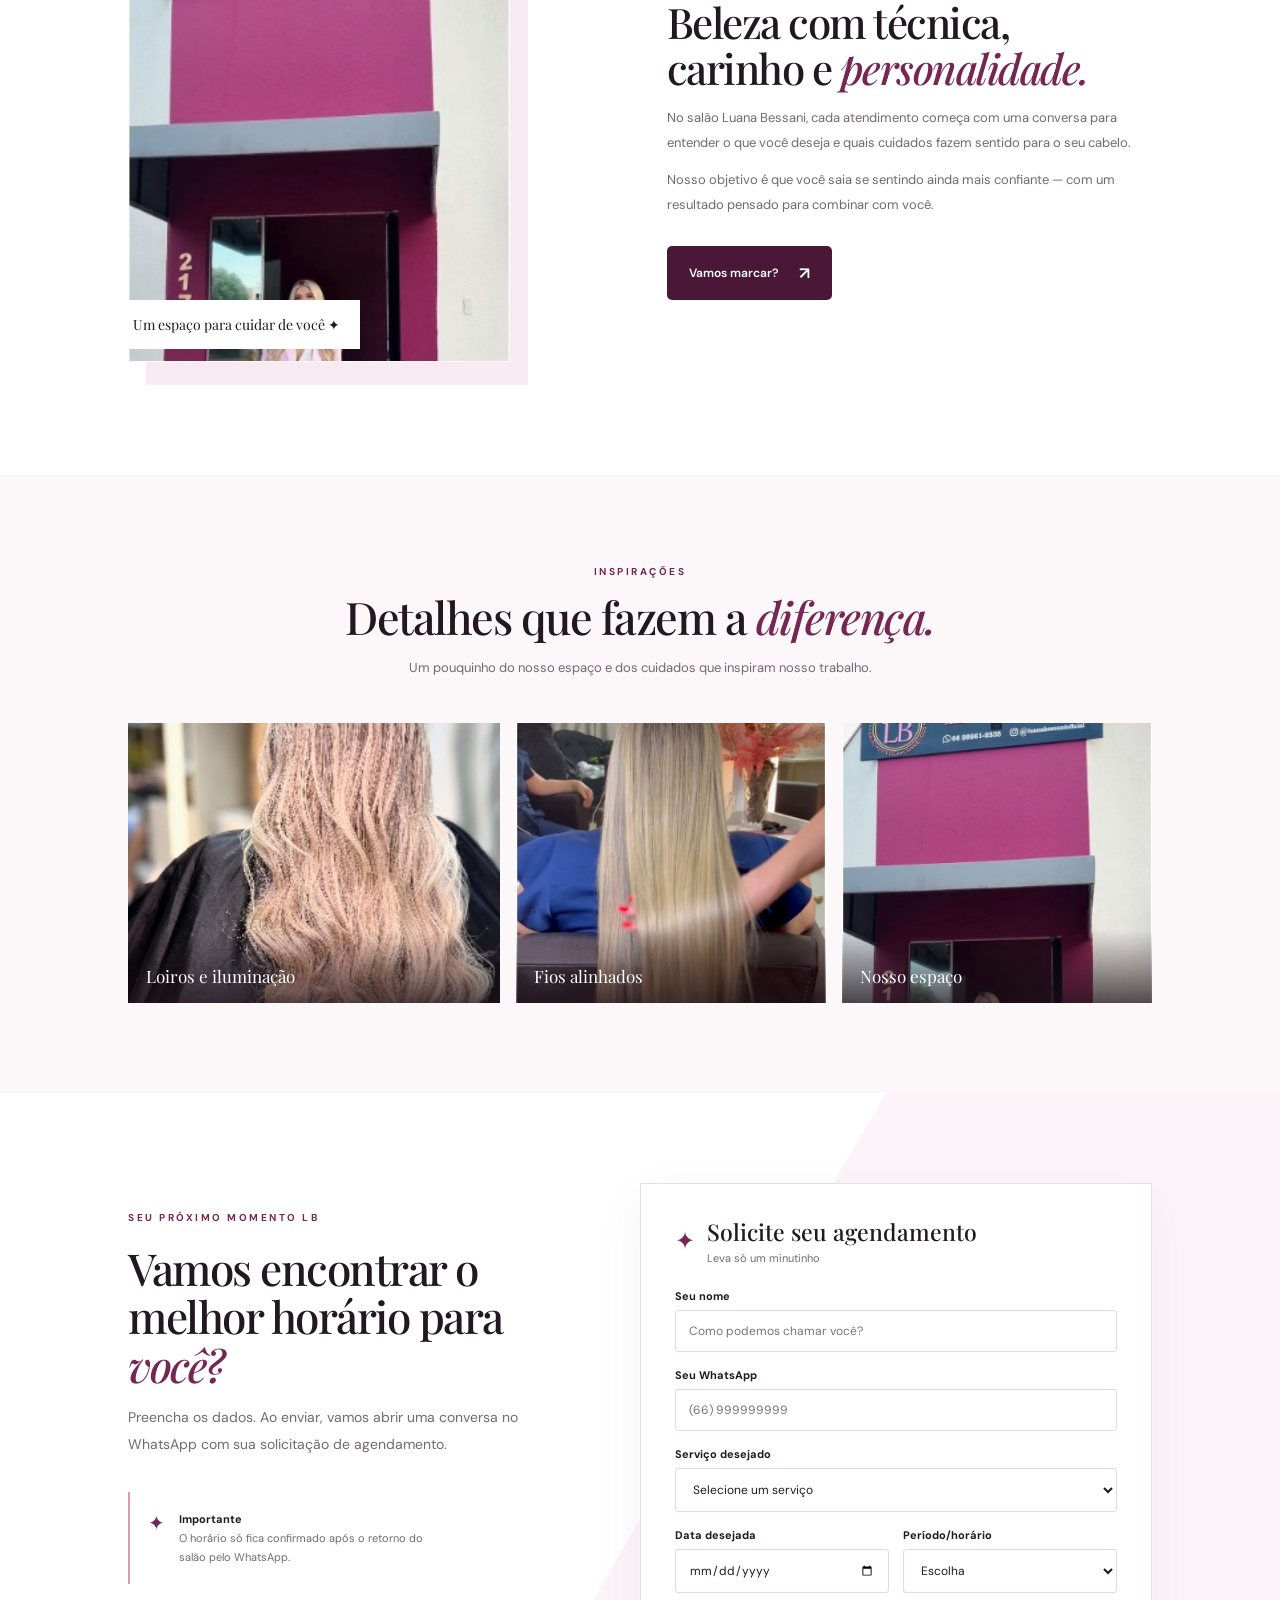
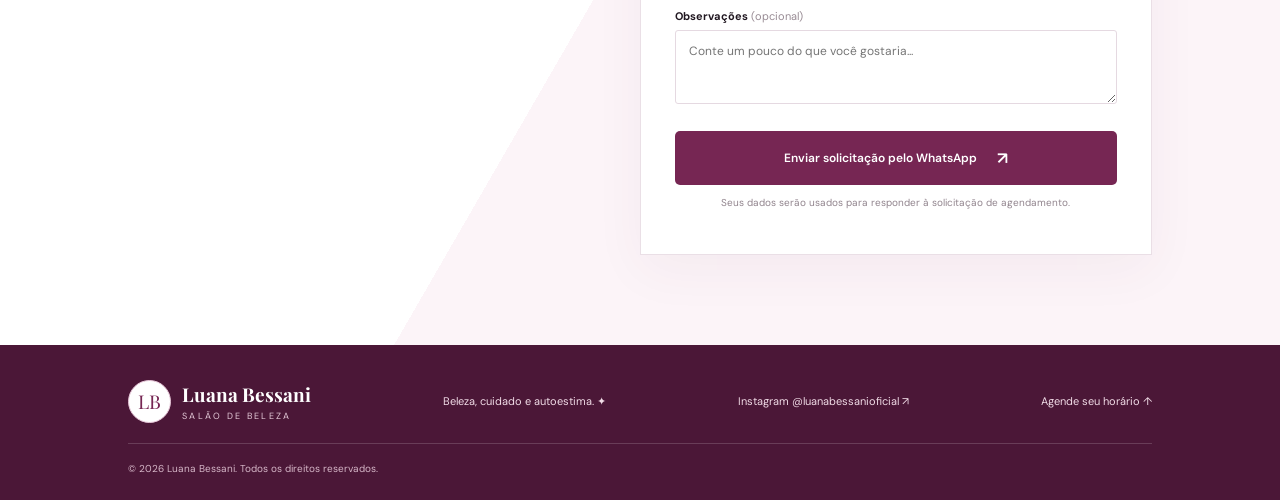
==== commit 376fb373: "Update index.html" ====
--- a/index.html
+++ b/index.html
@@ -44,7 +44,7 @@
       <form id="bookingForm" class="booking-form">
         <div class="form-title"><span>✦</span><div><h3>Solicite seu agendamento</h3><p>Leva só um minutinho</p></div></div>
         <label for="name">Seu nome</label><input id="name" name="name" type="text" placeholder="Como podemos chamar você?" required />
-        <label for="phone">Seu WhatsApp</label><input id="phone" name="phone" type="tel" placeholder="(66) 99961-2535" required />
+        <label for="phone">Seu WhatsApp</label><input id="phone" name="phone" type="tel" placeholder="(66) 999999999" required />
         <label for="service">Serviço desejado</label><select id="service" name="service" required><option value="">Selecione um serviço</option><option>Loiros personalizados</option><option>Fios alinhados</option><option>Tratamentos capilares</option><option>Corte e finalização</option><option>Quero uma avaliação</option><option>Outro serviço</option></select>
         <div class="form-row"><div><label for="date">Data desejada</label><input id="date" name="date" type="date" required /></div><div><label for="time">Período/horário</label><select id="time" name="time" required><option value="">Escolha</option><option>Manhã</option><option>Início da tarde</option><option>Fim da tarde</option><option>Tenho flexibilidade</option></select></div></div>
         <label for="message">Observações <span class="optional">(opcional)</span></label><textarea id="message" name="message" rows="3" placeholder="Conte um pouco do que você gostaria..."></textarea>
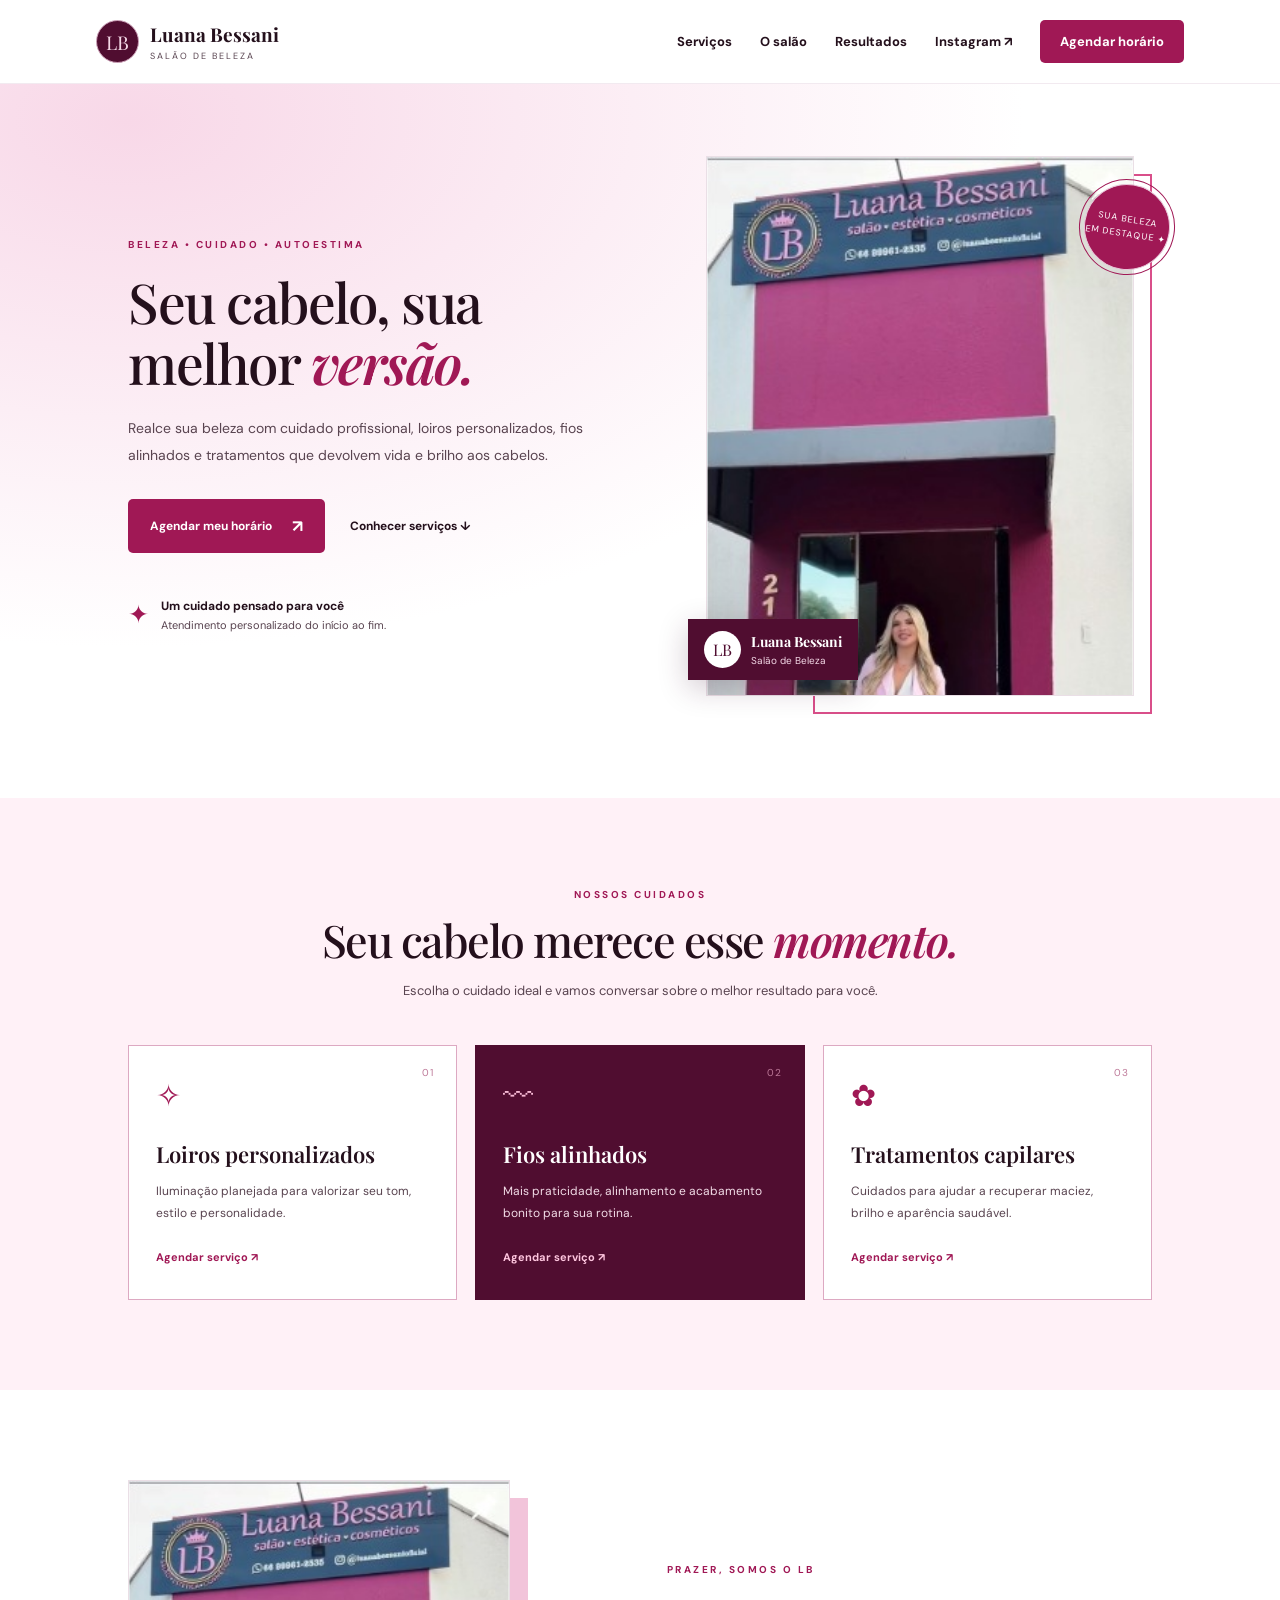
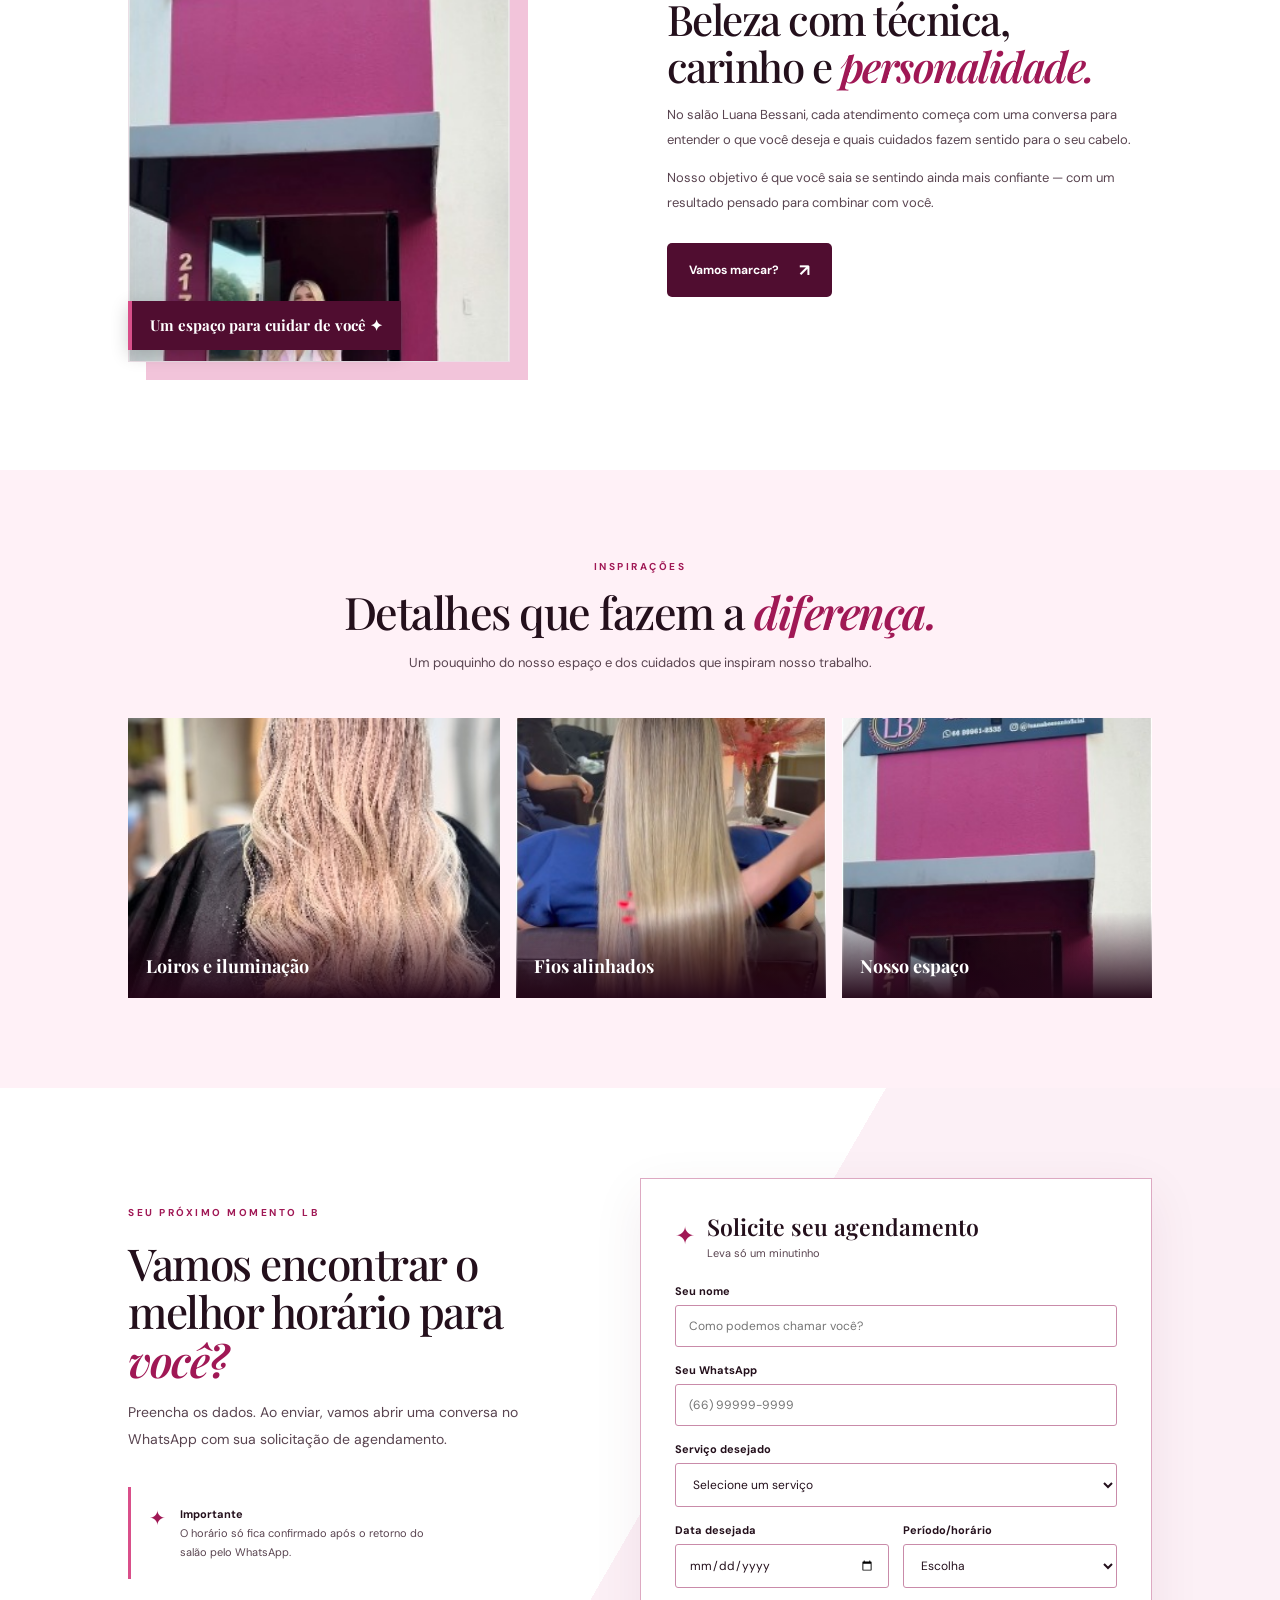
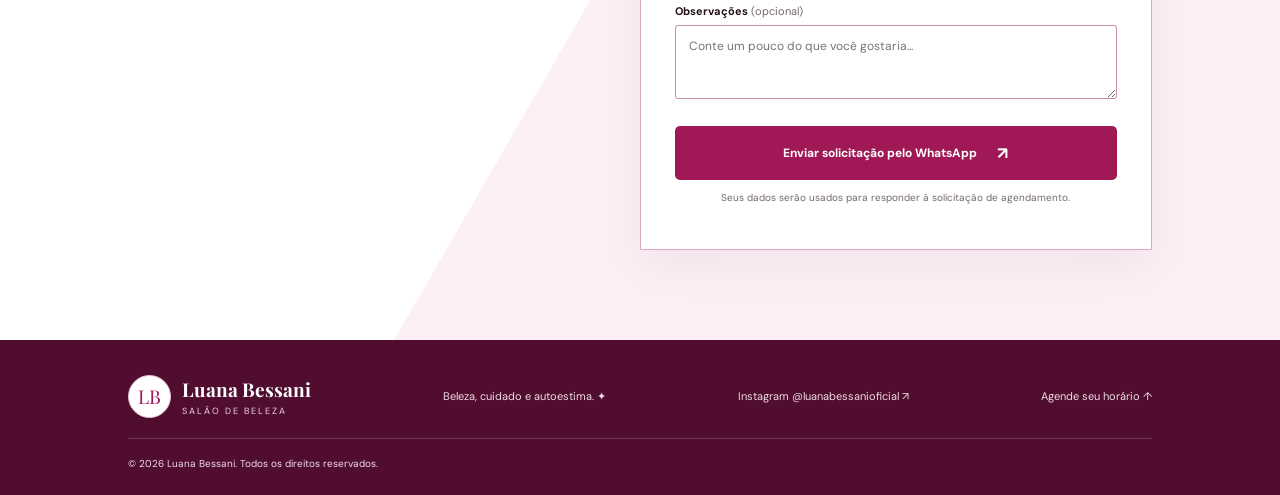
==== commit 8a8fce2e: "Add files via upload" ====
--- a/index.html
+++ b/index.html
@@ -3,16 +3,26 @@
 <head>
   <meta charset="UTF-8" />
   <meta name="viewport" content="width=device-width, initial-scale=1.0" />
-  <meta name="theme-color" content="#7c245b" />
+  <meta name="theme-color" content="#500D30" />
   <meta name="description" content="Luana Bessani Salão de Beleza — loiros, fios alinhados e tratamentos capilares. Agende seu horário pelo WhatsApp." />
   <title>Luana Bessani | Salão de Beleza</title>
+  <link rel="preconnect" href="https://fonts.googleapis.com" />
+  <link rel="preconnect" href="https://fonts.gstatic.com" crossorigin />
+  <link href="https://fonts.googleapis.com/css2?family=DM+Sans:wght@400;500;600;700&family=Playfair+Display:ital,wght@0,500;0,600;0,700;1,500;1,600&display=swap" rel="stylesheet" />
   <link rel="stylesheet" href="style.css" />
 </head>
 <body>
   <header class="topbar">
-    <a class="brand" href="#inicio" aria-label="Luana Bessani - início"><span class="brand-mark">LB</span><span><strong>Luana Bessani</strong><small> SALÃO DE BELEZA</small></span></a>
+    <a class="brand" href="#inicio" aria-label="Luana Bessani - início">
+      <span class="brand-mark">LB</span>
+      <span><strong>Luana Bessani</strong><small>SALÃO DE BELEZA</small></span>
+    </a>
     <button class="menu-toggle" id="menuToggle" aria-label="Abrir menu" aria-expanded="false">☰</button>
-    <nav id="mainNav"><a href="#servicos">Serviços</a><a href="#sobre">O salão</a><a href="#galeria">Resultados</a><a href="https://www.instagram.com/luanabessanioficial/" target="_blank" rel="noopener noreferrer">Instagram ↗</a><a class="nav-cta" href="#agendamento">Agendar horário</a></nav>
+    <nav id="mainNav">
+      <a href="#servicos">Serviços</a><a href="#sobre">O salão</a><a href="#galeria">Resultados</a>
+      <a href="https://www.instagram.com/luanabessanioficial/" target="_blank" rel="noopener noreferrer">Instagram ↗</a>
+      <a class="nav-cta" href="#agendamento">Agendar horário</a>
+    </nav>
   </header>
 
   <main>
@@ -21,10 +31,17 @@
         <span class="eyebrow">BELEZA • CUIDADO • AUTOESTIMA</span>
         <h1>Seu cabelo, sua melhor <em>versão.</em></h1>
         <p>Realce sua beleza com cuidado profissional, loiros personalizados, fios alinhados e tratamentos que devolvem vida e brilho aos cabelos.</p>
-        <div class="hero-actions"><a class="button primary" href="#agendamento">Agendar meu horário <span>↗</span></a><a class="text-link" href="#servicos">Conhecer serviços ↓</a></div>
+        <div class="hero-actions">
+          <a class="button primary" href="#agendamento">Agendar meu horário <span>↗</span></a>
+          <a class="text-link" href="#servicos">Conhecer serviços ↓</a>
+        </div>
         <div class="hero-note"><span class="sparkle">✦</span><span><strong>Um cuidado pensado para você</strong><small>Atendimento personalizado do início ao fim.</small></span></div>
       </div>
-      <div class="hero-visual"><img src="fachada-salao.jpg" alt="Fachada do salão Luana Bessani" /><div class="image-caption"><span class="caption-icon">LB</span><span><strong>Luana Bessani</strong><small>Salão de Beleza</small></span></div><div class="round-stamp">SUA BELEZA<br/>EM DESTAQUE ✦</div></div>
+      <div class="hero-visual">
+        <img src="fachada-salao.jpg" alt="Fachada do salão Luana Bessani" />
+        <div class="image-caption"><span class="caption-icon">LB</span><span><strong>Luana Bessani</strong><small>Salão de Beleza</small></span></div>
+        <div class="round-stamp">SUA BELEZA<br />EM DESTAQUE ✦</div>
+      </div>
     </section>
 
     <section class="services section" id="servicos">
@@ -36,23 +53,62 @@
       </div>
     </section>
 
-    <section class="about section" id="sobre"><div class="about-photo"><img src="fachada-salao.jpg" alt="Entrada do salão Luana Bessani"/><div class="photo-label">Um espaço para cuidar de você ✦</div></div><div class="about-copy"><span class="eyebrow">PRAZER, SOMOS O LB</span><h2>Beleza com técnica, carinho e <em>personalidade.</em></h2><p>No salão Luana Bessani, cada atendimento começa com uma conversa para entender o que você deseja e quais cuidados fazem sentido para o seu cabelo.</p><p>Nosso objetivo é que você saia se sentindo ainda mais confiante — com um resultado pensado para combinar com você.</p><a class="button dark" href="#agendamento">Vamos marcar? <span>↗</span></a></div></section>
+    <section class="about section" id="sobre">
+      <div class="about-photo">
+        <img src="fachada-salao.jpg" alt="Entrada do salão Luana Bessani" />
+        <div class="photo-label">Um espaço para cuidar de você ✦</div>
+      </div>
+      <div class="about-copy">
+        <span class="eyebrow">PRAZER, SOMOS O LB</span>
+        <h2>Beleza com técnica, carinho e <em>personalidade.</em></h2>
+        <p>No salão Luana Bessani, cada atendimento começa com uma conversa para entender o que você deseja e quais cuidados fazem sentido para o seu cabelo.</p>
+        <p>Nosso objetivo é que você saia se sentindo ainda mais confiante — com um resultado pensado para combinar com você.</p>
+        <a class="button dark" href="#agendamento">Vamos marcar? <span>↗</span></a>
+      </div>
+    </section>
 
-    <section class="gallery section" id="galeria"><div class="section-heading"><span class="eyebrow">INSPIRAÇÕES</span><h2>Detalhes que fazem a <em>diferença.</em></h2><p>Um pouquinho do nosso espaço e dos cuidados que inspiram nosso trabalho.</p></div><div class="gallery-grid"><figure class="gallery-large"><img src="cabelo-loiro.jpg" alt="Resultado de cabelo loiro com ondas"/><figcaption>Loiros e iluminação</figcaption></figure><figure><img src="cabelo-liso.jpg" alt="Cabelo longo e alinhado"/><figcaption>Fios alinhados</figcaption></figure><figure><img src="fachada-salao.jpg" alt="Fachada do salão"/><figcaption>Nosso espaço</figcaption></figure></div></section>
+    <section class="gallery section" id="galeria">
+      <div class="section-heading"><span class="eyebrow">INSPIRAÇÕES</span><h2>Detalhes que fazem a <em>diferença.</em></h2><p>Um pouquinho do nosso espaço e dos cuidados que inspiram nosso trabalho.</p></div>
+      <div class="gallery-grid">
+        <figure class="gallery-large"><img src="cabelo-loiro.jpg" alt="Resultado de cabelo loiro com ondas" /><figcaption>Loiros e iluminação</figcaption></figure>
+        <figure><img src="cabelo-liso.jpg" alt="Cabelo longo e alinhado" /><figcaption>Fios alinhados</figcaption></figure>
+        <figure><img src="fachada-salao.jpg" alt="Fachada do salão" /><figcaption>Nosso espaço</figcaption></figure>
+      </div>
+    </section>
 
-    <section class="booking section" id="agendamento"><div class="booking-intro"><span class="eyebrow">SEU PRÓXIMO MOMENTO LB</span><h2>Vamos encontrar o melhor horário para <em>você?</em></h2><p>Preencha os dados. Ao enviar, vamos abrir uma conversa no WhatsApp com sua solicitação de agendamento.</p><div class="booking-tip"><span>✦</span><p><strong>Importante</strong><br/>O horário só fica confirmado após o retorno do salão pelo WhatsApp.</p></div></div>
+    <section class="booking section" id="agendamento">
+      <div class="booking-intro">
+        <span class="eyebrow">SEU PRÓXIMO MOMENTO LB</span>
+        <h2>Vamos encontrar o melhor horário para <em>você?</em></h2>
+        <p>Preencha os dados. Ao enviar, vamos abrir uma conversa no WhatsApp com sua solicitação de agendamento.</p>
+        <div class="booking-tip"><span>✦</span><p><strong>Importante</strong><br />O horário só fica confirmado após o retorno do salão pelo WhatsApp.</p></div>
+      </div>
       <form id="bookingForm" class="booking-form">
         <div class="form-title"><span>✦</span><div><h3>Solicite seu agendamento</h3><p>Leva só um minutinho</p></div></div>
-        <label for="name">Seu nome</label><input id="name" name="name" type="text" placeholder="Como podemos chamar você?" required />
-        <label for="phone">Seu WhatsApp</label><input id="phone" name="phone" type="tel" placeholder="(66) 999999999" required />
-        <label for="service">Serviço desejado</label><select id="service" name="service" required><option value="">Selecione um serviço</option><option>Loiros personalizados</option><option>Fios alinhados</option><option>Tratamentos capilares</option><option>Corte e finalização</option><option>Quero uma avaliação</option><option>Outro serviço</option></select>
-        <div class="form-row"><div><label for="date">Data desejada</label><input id="date" name="date" type="date" required /></div><div><label for="time">Período/horário</label><select id="time" name="time" required><option value="">Escolha</option><option>Manhã</option><option>Início da tarde</option><option>Fim da tarde</option><option>Tenho flexibilidade</option></select></div></div>
-        <label for="message">Observações <span class="optional">(opcional)</span></label><textarea id="message" name="message" rows="3" placeholder="Conte um pouco do que você gostaria..."></textarea>
-        <button class="button primary submit-button" type="submit">Enviar solicitação pelo WhatsApp <span>↗</span></button><p class="privacy-note">Seus dados serão usados para responder à solicitação de agendamento.</p><p id="formStatus" class="form-status" role="status" aria-live="polite"></p>
+        <label for="name">Seu nome</label><input id="name" name="name" type="text" placeholder="Como podemos chamar você?" autocomplete="name" required />
+        <label for="phone">Seu WhatsApp</label><input id="phone" name="phone" type="tel" placeholder="(66) 99999-9999" autocomplete="tel" required />
+        <label for="service">Serviço desejado</label>
+        <select id="service" name="service" required><option value="">Selecione um serviço</option><option>Loiros personalizados</option><option>Fios alinhados</option><option>Tratamentos capilares</option><option>Corte e finalização</option><option>Quero uma avaliação</option><option>Outro serviço</option></select>
+        <div class="form-row">
+          <div><label for="date">Data desejada</label><input id="date" name="date" type="date" required /></div>
+          <div><label for="time">Período/horário</label><select id="time" name="time" required><option value="">Escolha</option><option>Manhã</option><option>Início da tarde</option><option>Fim da tarde</option><option>Tenho flexibilidade</option></select></div>
+        </div>
+        <label for="message">Observações <span class="optional">(opcional)</span></label>
+        <textarea id="message" name="message" rows="3" placeholder="Conte um pouco do que você gostaria..."></textarea>
+        <button class="button primary submit-button" type="submit">Enviar solicitação pelo WhatsApp <span>↗</span></button>
+        <p class="privacy-note">Seus dados serão usados para responder à solicitação de agendamento.</p>
+        <p id="formStatus" class="form-status" role="status" aria-live="polite"></p>
       </form>
     </section>
   </main>
-  <footer><a class="brand footer-brand" href="#inicio"><span class="brand-mark">LB</span><span><strong>Luana Bessani</strong><small> SALÃO DE BELEZA</small></span></a><p>Beleza, cuidado e autoestima. ✦</p><a href="https://www.instagram.com/luanabessanioficial/" target="_blank" rel="noopener noreferrer">Instagram @luanabessanioficial ↗</a><a href="#agendamento">Agende seu horário ↑</a><small class="copyright">© <span id="year"></span> Luana Bessani. Todos os direitos reservados.</small></footer>
+
+  <footer>
+    <a class="brand footer-brand" href="#inicio"><span class="brand-mark">LB</span><span><strong>Luana Bessani</strong><small>SALÃO DE BELEZA</small></span></a>
+    <p>Beleza, cuidado e autoestima. ✦</p>
+    <a href="https://www.instagram.com/luanabessanioficial/" target="_blank" rel="noopener noreferrer">Instagram @luanabessanioficial ↗</a>
+    <a href="#agendamento">Agende seu horário ↑</a>
+    <small class="copyright">© <span id="year"></span> Luana Bessani. Todos os direitos reservados.</small>
+  </footer>
   <script src="script.js"></script>
 </body>
 </html>
--- a/style.css
+++ b/style.css
@@ -1,4 +1,159 @@
 @import url('https://fonts.googleapis.com/css2?family=DM+Sans:wght@400;500;600;700&family=Playfair+Display:ital,wght@0,500;0,600;0,700;1,500;1,600&display=swap');
-:root{--plum:#762653;--plum-dark:#4b1737;--pink:#f7eaf1;--rose:#d79ab7;--ink:#211821;--muted:#746873;--cream:#fcf8fa;--line:#eadfe6}*{box-sizing:border-box}html{scroll-behavior:smooth;scroll-padding-top:90px}body{margin:0;background:#fff;color:var(--ink);font-family:'DM Sans',sans-serif}a{color:inherit;text-decoration:none}.topbar{height:84px;padding:0 7.5%;display:flex;align-items:center;justify-content:space-between;border-bottom:1px solid #f2eaf0;background:#fff;position:sticky;top:0;z-index:10}.brand{display:flex;align-items:center;gap:11px}.brand-mark{height:43px;width:43px;border-radius:50%;display:grid;place-items:center;background:var(--plum-dark);border:1px solid #cda2b9;color:#f4d9e7;font-family:'Playfair Display',serif;font-size:19px}.brand strong{display:block;font-family:'Playfair Display',serif;font-size:19px}.brand small{display:block;font-size:9px;letter-spacing:2.3px;color:var(--muted);margin-top:3px}.topbar nav{display:flex;align-items:center;gap:32px;font-size:13px;font-weight:600}.topbar nav>a:not(.nav-cta):hover,.text-link:hover{color:var(--plum)}.nav-cta{padding:13px 20px;border-radius:5px;background:var(--plum);color:#fff}.menu-toggle{display:none;background:none;border:0;font-size:25px}.hero{padding:72px 10% 84px;display:grid;grid-template-columns:1fr .9fr;align-items:center;gap:8%;background:radial-gradient(ellipse at 10% 5%,#fcf1f7 0,transparent 45%),#fff}.eyebrow{font-size:10px;letter-spacing:2.5px;font-weight:700;color:var(--plum);display:block;margin-bottom:20px}.hero h1,.section h2{font-family:'Playfair Display',serif;font-size:clamp(39px,4.3vw,61px);line-height:1.11;font-weight:500;letter-spacing:-1.5px;margin:0 0 22px}.hero h1 em,.section h2 em{color:var(--plum);font-weight:500}.hero-copy>p,.section-heading>p,.about-copy>p,.booking-intro>p{color:var(--muted);font-size:14px;line-height:1.9;max-width:500px}.hero-actions{display:flex;align-items:center;gap:25px;margin-top:30px}.button{border:0;display:inline-flex;align-items:center;justify-content:center;gap:20px;padding:16px 22px;border-radius:5px;font:600 12px 'DM Sans',sans-serif;cursor:pointer;transition:transform .2s,background .2s}.button:hover{transform:translateY(-2px)}.primary{background:var(--plum);color:white}.primary:hover{background:var(--plum-dark)}.button span{font-size:17px}.text-link{font-size:12px;font-weight:700}.hero-note{display:flex;align-items:center;gap:12px;margin-top:45px}.sparkle{font-size:25px;color:var(--plum)}.hero-note strong,.hero-note small{display:block}.hero-note strong{font-size:12px}.hero-note small{font-size:11px;color:var(--muted);margin-top:4px}.hero-visual{height:auto;aspect-ratio:4/5;min-height:420px;max-height:560px;position:relative;padding:0 18px 18px 0}.hero-visual:before{content:'';position:absolute;right:0;top:18px;bottom:0;width:75%;border:1px solid #d6a8c0}.hero-visual>img{position:relative;width:100%;height:100%;object-fit:contain;object-position:center top;background:#fcf8fa;filter:saturate(.92)}.image-caption{position:absolute;bottom:38px;left:-28px;background:white;box-shadow:0 8px 30px #3c17331c;padding:14px 18px;display:flex;align-items:center;gap:10px}.caption-icon{height:37px;width:37px;border-radius:50%;display:grid;place-items:center;background:var(--plum-dark);color:#f5dce8;font-family:'Playfair Display',serif}.image-caption strong,.image-caption small{display:block}.image-caption strong{font-family:'Playfair Display',serif;font-size:14px}.image-caption small{font-size:10px;color:var(--muted);margin-top:3px}.round-stamp{position:absolute;right:-20px;top:28px;width:86px;height:86px;border-radius:50%;background:var(--plum);color:#fff;display:grid;place-content:center;text-align:center;font-size:9px;line-height:1.7;letter-spacing:1px;transform:rotate(9deg);border:1px solid #e8c4d7;outline:1px solid var(--plum);outline-offset:4px}.section{padding:90px 10%}.section-heading{text-align:center;max-width:650px;margin:0 auto 42px}.section-heading .eyebrow{margin-bottom:14px}.section h2{font-size:clamp(34px,3.5vw,46px);margin-bottom:14px}.section-heading>p{margin:0 auto;font-size:13px}.services{background:var(--cream)}.service-grid{display:grid;grid-template-columns:repeat(3,1fr);gap:18px}.service-card{background:white;padding:30px 27px 28px;border:1px solid var(--line);position:relative;min-height:255px}.service-card.featured{background:var(--plum-dark);color:#fff;border-color:var(--plum-dark)}.service-number{position:absolute;right:22px;top:20px;color:#c8a8ba;font-size:10px;letter-spacing:1px}.service-icon{font-size:30px;color:var(--plum);margin-bottom:24px}.featured .service-icon{color:#e8b9d0}.service-card h3{font-family:'Playfair Display',serif;font-size:22px;font-weight:500;margin:0 0 12px}.service-card p{font-size:12px;line-height:1.8;color:var(--muted);min-height:45px}.featured p{color:#e4d4dd}.service-card>a{display:inline-block;font-size:11px;font-weight:700;color:var(--plum);margin-top:12px}.featured>a{color:#f4cfe1}.about{display:grid;grid-template-columns:.9fr 1fr;gap:10%;align-items:center}.about-photo{position:relative;padding:0 18px 18px 0;height:auto;aspect-ratio:4/5;max-height:500px}.about-photo:before{content:'';position:absolute;left:18px;top:18px;right:0;bottom:0;background:var(--pink)}.about-photo img{position:relative;width:100%;height:100%;object-fit:contain;object-position:center top;background:#fcf8fa}.photo-label{position:absolute;bottom:36px;left:-15px;padding:15px 20px;background:white;font-family:'Playfair Display',serif;font-size:14px}.about-copy h2{font-size:42px}.about-copy>p{font-size:13px}.dark{background:var(--plum-dark);color:white;margin-top:15px}.gallery{background:var(--cream)}.gallery-grid{display:grid;grid-template-columns:1.2fr 1fr 1fr;gap:16px}.gallery-grid figure{height:280px;margin:0;position:relative;overflow:hidden;background:#eee}.gallery-grid img{width:100%;height:100%;object-fit:cover;transition:transform .4s}.gallery-grid figure:hover img{transform:scale(1.04)}.gallery-grid figcaption{position:absolute;bottom:0;left:0;right:0;padding:35px 18px 16px;color:white;font-family:'Playfair Display',serif;font-size:17px;background:linear-gradient(transparent,#1b1018b8)}.booking{display:grid;grid-template-columns:.8fr 1fr;gap:10%;align-items:start;background:linear-gradient(120deg,#fff 50%,#fcf4f8 50%)}.booking-intro{padding-top:28px}.booking-intro h2{font-size:44px}.booking-tip{display:flex;gap:14px;align-items:flex-start;margin-top:35px;padding:18px;background:white;border-left:2px solid var(--rose);max-width:340px}.booking-tip>span{font-size:20px;color:var(--plum)}.booking-tip p{font-size:11px;color:var(--muted);line-height:1.7;margin:0}.booking-tip strong{color:var(--ink)}.booking-form{background:white;padding:32px 34px;border:1px solid var(--line);box-shadow:0 15px 50px #55213c0c}.form-title{display:flex;align-items:center;gap:12px;margin-bottom:24px}.form-title>span{color:var(--plum);font-size:24px}.form-title h3{font-family:'Playfair Display',serif;font-size:23px;font-weight:500;margin:0}.form-title p{font-size:11px;color:var(--muted);margin:4px 0 0}.booking-form label{display:block;font-size:11px;font-weight:700;margin:16px 0 7px}.booking-form input,.booking-form select,.booking-form textarea{width:100%;border:1px solid #e5d9e1;background:#fff;padding:12px 13px;font:12px 'DM Sans',sans-serif;color:var(--ink);border-radius:3px;outline:none}.booking-form input:focus,.booking-form select:focus,.booking-form textarea:focus{border-color:var(--plum);box-shadow:0 0 0 2px #76265312}.booking-form textarea{resize:vertical}.form-row{display:grid;grid-template-columns:1fr 1fr;gap:14px}.optional{font-weight:400;color:#988b94}.submit-button{width:100%;margin-top:22px}.privacy-note{font-size:10px;color:#91848d;line-height:1.5;text-align:center}.form-status{font-size:12px;color:var(--plum);text-align:center}footer{padding:35px 10% 25px;background:var(--plum-dark);color:white;display:flex;align-items:center;justify-content:space-between;gap:20px;flex-wrap:wrap}.footer-brand .brand-mark{background:#fff;color:var(--plum);border-color:#e6c5d7}.footer-brand small{color:#e5cbd9}footer>p,footer>a:not(.brand){font-size:11px;color:#f1dce7}footer .copyright{width:100%;border-top:1px solid #ffffff2a;padding-top:18px;font-size:10px;color:#d6b7c8}
-@media(max-width:850px){.topbar{padding:0 5%;height:74px}.menu-toggle{display:block}.topbar nav{display:none;position:absolute;top:74px;left:0;right:0;background:white;padding:22px 6%;box-shadow:0 15px 20px #32152812;flex-direction:column;align-items:stretch;gap:20px}.topbar nav.open{display:flex}.nav-cta{text-align:center}.hero{padding:55px 7%;grid-template-columns:1fr;gap:45px}.hero-visual{height:auto;min-height:0;max-height:none;aspect-ratio:4/5;margin:0 15px 0 20px}.hero h1{font-size:48px}.section{padding:70px 7%}.service-grid{grid-template-columns:1fr}.service-card{min-height:auto}.service-card p{min-height:0}.about{grid-template-columns:1fr;gap:38px}.about-photo{height:auto;max-height:none;aspect-ratio:4/5;margin:0 10px}.about-copy h2,.booking-intro h2{font-size:38px}.gallery-grid{grid-template-columns:1fr 1fr}.gallery-grid figure{height:230px}.gallery-large{grid-column:span 2}.booking{grid-template-columns:1fr;gap:30px}.booking-intro{padding-top:0}.booking-form{padding:27px 22px}footer{padding:30px 7%;}}
-@media(max-width:480px){.hero h1{font-size:42px}.hero-actions{align-items:flex-start;flex-direction:column;gap:18px}.hero-visual{height:auto;aspect-ratio:4/5}.image-caption{left:-12px}.round-stamp{right:-12px;width:72px;height:72px;font-size:8px}.section h2{font-size:34px}.gallery-grid{grid-template-columns:1fr}.gallery-large{grid-column:auto}.gallery-grid figure{height:260px}.form-row{grid-template-columns:1fr;gap:0}.booking-form{padding:24px 17px}footer{align-items:flex-start;flex-direction:column;gap:15px}footer .copyright{margin-top:5px}}
+
+:root {
+  --plum: #A01855;
+  --plum-dark: #500D30;
+  --pink: #F2C4DA;
+  --rose: #D94F8A;
+  --ink: #24101C;
+  --muted: #594450;
+  --cream: #FFF1F7;
+  --line: #DDA9C2;
+  --white: #FFFFFF;
+}
+* { box-sizing: border-box; }
+html { scroll-behavior: smooth; scroll-padding-top: 90px; }
+body { margin: 0; background: var(--white); color: var(--ink); font-family: 'DM Sans', sans-serif; }
+a { color: inherit; text-decoration: none; }
+img { max-width: 100%; }
+.topbar { min-height: 84px; padding: 0 7.5%; display: flex; align-items: center; justify-content: space-between; gap: 24px; border-bottom: 1px solid #f2eaf0; background: var(--white); position: sticky; top: 0; z-index: 20; }
+.brand { display: flex; align-items: center; gap: 11px; flex-shrink: 0; }
+.brand-mark { height: 43px; width: 43px; border-radius: 50%; display: grid; place-items: center; background: var(--plum-dark); border: 1px solid #cda2b9; color: #f4d9e7; font-family: 'Playfair Display', serif; font-size: 19px; }
+.brand strong { display: block; font-family: 'Playfair Display', serif; font-size: 19px; }
+.brand small { display: block; font-size: 9px; letter-spacing: 2px; color: var(--muted); margin-top: 3px; }
+.topbar nav { display: flex; align-items: center; gap: 28px; font-size: 13px; font-weight: 700; }
+.topbar nav > a:not(.nav-cta):hover, .text-link:hover { color: var(--plum); }
+.nav-cta { padding: 13px 20px; border-radius: 5px; background: var(--plum); color: var(--white); }
+.menu-toggle { display: none; background: none; border: 0; color: var(--plum-dark); font-size: 27px; cursor: pointer; }
+.hero { padding: 72px 10% 84px; display: grid; grid-template-columns: 1fr .9fr; align-items: center; gap: 8%; background: radial-gradient(ellipse at 10% 5%, #F8D8E8 0, transparent 55%), var(--white); }
+.eyebrow { font-size: 10px; letter-spacing: 2.5px; font-weight: 700; color: var(--plum); display: block; margin-bottom: 20px; }
+.hero h1, .section h2 { font-family: 'Playfair Display', serif; font-size: clamp(39px, 4.3vw, 61px); line-height: 1.11; font-weight: 500; letter-spacing: -1.5px; margin: 0 0 22px; }
+.hero h1 em, .section h2 em { color: var(--plum); font-weight: 600; }
+.hero-copy > p, .section-heading > p, .about-copy > p, .booking-intro > p { color: var(--muted); font-size: 14px; line-height: 1.9; max-width: 500px; }
+.hero-actions { display: flex; align-items: center; flex-wrap: wrap; gap: 25px; margin-top: 30px; }
+.button { border: 0; display: inline-flex; align-items: center; justify-content: center; gap: 20px; padding: 16px 22px; border-radius: 5px; font: 700 12px 'DM Sans', sans-serif; cursor: pointer; transition: transform .2s, background .2s; }
+.button:hover { transform: translateY(-2px); }
+.primary { background: var(--plum); color: var(--white); }
+.primary:hover { background: var(--plum-dark); }
+.button span { font-size: 17px; }
+.text-link { font-size: 12px; font-weight: 700; }
+.hero-note { display: flex; align-items: center; gap: 12px; margin-top: 45px; }
+.sparkle { font-size: 25px; color: var(--plum); }
+.hero-note strong, .hero-note small { display: block; }
+.hero-note strong { font-size: 12px; }
+.hero-note small { font-size: 11px; color: var(--muted); margin-top: 4px; }
+.hero-visual { min-width: 0; height: auto; aspect-ratio: 4 / 5; max-height: 560px; position: relative; padding: 0 18px 18px 0; }
+.hero-visual::before { content: ''; position: absolute; right: 0; top: 18px; bottom: 0; width: 75%; border: 2px solid var(--rose); }
+.hero-visual > img { position: relative; display: block; width: 100%; height: 100%; object-fit: cover; object-position: center 35%; background: var(--cream); border: 1px solid #eadfe6; }
+.image-caption { position: absolute; bottom: 34px; left: -18px; background: var(--plum-dark); color: var(--white); box-shadow: 0 8px 30px #3c17333b; padding: 12px 16px; display: flex; align-items: center; gap: 10px; max-width: calc(100% - 12px); z-index: 2; }
+.caption-icon { height: 37px; width: 37px; flex: 0 0 37px; border-radius: 50%; display: grid; place-items: center; background: var(--white); color: var(--plum-dark); font-family: 'Playfair Display', serif; }
+.image-caption strong, .image-caption small { display: block; }
+.image-caption strong { font-family: 'Playfair Display', serif; font-size: 14px; }
+.image-caption small { font-size: 10px; color: #f4d9e7; margin-top: 3px; }
+.round-stamp { position: absolute; right: -18px; top: 28px; width: 86px; height: 86px; border-radius: 50%; background: var(--plum); color: var(--white); display: grid; place-content: center; text-align: center; font-size: 9px; line-height: 1.7; letter-spacing: 1px; transform: rotate(9deg); border: 1px solid #e8c4d7; outline: 1px solid var(--plum); outline-offset: 4px; z-index: 3; }
+.section { padding: 90px 10%; }
+.section-heading { text-align: center; max-width: 650px; margin: 0 auto 42px; }
+.section-heading .eyebrow { margin-bottom: 14px; }
+.section h2 { font-size: clamp(34px, 3.5vw, 46px); margin-bottom: 14px; }
+.section-heading > p { margin: 0 auto; font-size: 13px; }
+.services, .gallery { background: var(--cream); }
+.service-grid { display: grid; grid-template-columns: repeat(3, 1fr); gap: 18px; }
+.service-card { background: var(--white); padding: 30px 27px 28px; border: 1px solid var(--line); position: relative; min-height: 255px; }
+.service-card.featured { background: var(--plum-dark); color: var(--white); border-color: var(--plum-dark); }
+.service-number { position: absolute; right: 22px; top: 20px; color: #bd7898; font-size: 10px; letter-spacing: 1px; }
+.service-icon { font-size: 30px; color: var(--plum); margin-bottom: 24px; }
+.featured .service-icon { color: #f5b8d3; }
+.service-card h3 { font-family: 'Playfair Display', serif; font-size: 22px; font-weight: 600; margin: 0 0 12px; }
+.service-card p { font-size: 12px; line-height: 1.8; color: var(--muted); min-height: 45px; }
+.service-card.featured p { color: #f2dce7; }
+.service-card > a { display: inline-block; font-size: 11px; font-weight: 700; color: var(--plum); margin-top: 12px; }
+.service-card.featured > a { color: #ffc6df; }
+.about { display: grid; grid-template-columns: .9fr 1fr; gap: 10%; align-items: center; }
+.about-photo { position: relative; padding: 0 18px 18px 0; aspect-ratio: 4 / 5; max-height: 500px; min-width: 0; }
+.about-photo::before { content: ''; position: absolute; left: 18px; top: 18px; right: 0; bottom: 0; background: var(--pink); }
+.about-photo img { position: relative; display: block; width: 100%; height: 100%; object-fit: cover; object-position: center 38%; background: var(--cream); border: 1px solid #eadfe6; }
+.photo-label { position: absolute; left: 0; bottom: 30px; max-width: calc(100% - 18px); padding: 14px 18px; background: var(--plum-dark); color: var(--white); font-family: 'Playfair Display', serif; font-size: 15px; font-weight: 700; line-height: 1.4; border-left: 4px solid var(--rose); box-shadow: 0 5px 18px #00000030; z-index: 2; }
+.about-copy h2 { font-size: 42px; }
+.about-copy > p { font-size: 13px; }
+.dark { background: var(--plum-dark); color: var(--white); margin-top: 15px; }
+.dark:hover { background: var(--plum); }
+.gallery-grid { display: grid; grid-template-columns: 1.2fr 1fr 1fr; gap: 16px; }
+.gallery-grid figure { height: 280px; margin: 0; position: relative; overflow: hidden; background: #eadde5; }
+.gallery-grid img { display: block; width: 100%; height: 100%; object-fit: cover; transition: transform .4s; }
+.gallery-grid figure:hover img { transform: scale(1.04); }
+.gallery-grid figcaption { position: absolute; left: 0; right: 0; bottom: 0; padding: 42px 18px 18px; color: var(--white); font-family: 'Playfair Display', serif; font-size: 18px; font-weight: 700; line-height: 1.4; background: linear-gradient(to bottom, transparent, rgba(35, 5, 23, .96)); z-index: 2; }
+.booking { display: grid; grid-template-columns: .8fr 1fr; gap: 10%; align-items: start; background: linear-gradient(120deg, var(--white) 50%, #fcf0f6 50%); }
+.booking-intro { padding-top: 28px; }
+.booking-intro h2 { font-size: 44px; }
+.booking-tip { display: flex; gap: 14px; align-items: flex-start; margin-top: 35px; padding: 18px; background: var(--white); border-left: 3px solid var(--rose); max-width: 340px; }
+.booking-tip > span { font-size: 20px; color: var(--plum); }
+.booking-tip p { font-size: 11px; color: var(--muted); line-height: 1.7; margin: 0; }
+.booking-tip strong { color: var(--ink); }
+.booking-form { background: var(--white); padding: 32px 34px; border: 1px solid var(--line); box-shadow: 0 15px 50px #55213c12; }
+.form-title { display: flex; align-items: center; gap: 12px; margin-bottom: 24px; }
+.form-title > span { color: var(--plum); font-size: 24px; }
+.form-title h3 { font-family: 'Playfair Display', serif; font-size: 23px; font-weight: 600; margin: 0; }
+.form-title p { font-size: 11px; color: var(--muted); margin: 4px 0 0; }
+.booking-form label { display: block; font-size: 11px; font-weight: 700; margin: 16px 0 7px; }
+.booking-form input, .booking-form select, .booking-form textarea { width: 100%; border: 1px solid #c98ba9; background: var(--white); padding: 12px 13px; font: 12px 'DM Sans', sans-serif; color: var(--ink); border-radius: 3px; outline: none; }
+.booking-form input:focus, .booking-form select:focus, .booking-form textarea:focus { border-color: var(--plum); box-shadow: 0 0 0 3px #a0185518; }
+.booking-form textarea { resize: vertical; }
+.form-row { display: grid; grid-template-columns: 1fr 1fr; gap: 14px; }
+.optional { font-weight: 400; color: #746873; }
+.submit-button { width: 100%; margin-top: 22px; }
+.privacy-note { font-size: 10px; color: #746873; line-height: 1.5; text-align: center; }
+.form-status { font-size: 12px; color: var(--plum); text-align: center; }
+footer { padding: 35px 10% 25px; background: var(--plum-dark); color: var(--white); display: flex; align-items: center; justify-content: space-between; gap: 20px; flex-wrap: wrap; }
+.footer-brand .brand-mark { background: var(--white); color: var(--plum); border-color: #e6c5d7; }
+.footer-brand small { color: #f1d5e3; }
+footer > p, footer > a:not(.brand) { font-size: 11px; color: #f1dce7; }
+footer .copyright { width: 100%; border-top: 1px solid #ffffff2a; padding-top: 18px; font-size: 10px; color: #f1dce7; }
+
+@media (max-width: 900px) {
+  .topbar { padding: 0 5%; }
+  .topbar nav { gap: 16px; }
+  .hero { padding-left: 7%; padding-right: 7%; }
+  .section { padding: 75px 7%; }
+  .about { gap: 7%; }
+  .booking { gap: 6%; }
+}
+@media (max-width: 760px) {
+  .topbar { height: 74px; min-height: 74px; }
+  .menu-toggle { display: block; }
+  .topbar nav { display: none; position: absolute; top: 74px; left: 0; right: 0; background: var(--white); padding: 22px 6%; box-shadow: 0 15px 20px #32152820; flex-direction: column; align-items: stretch; gap: 20px; }
+  .topbar nav.open { display: flex; }
+  .nav-cta { text-align: center; }
+  .hero { padding: 55px 7%; grid-template-columns: 1fr; gap: 45px; }
+  .hero h1 { font-size: 48px; }
+  .hero-visual { width: calc(100% - 16px); margin: 0 10px 0 6px; max-height: none; }
+  .section { padding: 70px 7%; }
+  .service-grid { grid-template-columns: 1fr; }
+  .service-card { min-height: auto; }
+  .service-card p { min-height: 0; }
+  .about { grid-template-columns: 1fr; gap: 38px; }
+  .about-photo { width: calc(100% - 10px); max-height: none; margin: 0 0 0 5px; }
+  .about-copy h2, .booking-intro h2 { font-size: 38px; }
+  .gallery-grid { grid-template-columns: 1fr 1fr; }
+  .gallery-grid figure { height: 230px; }
+  .gallery-large { grid-column: span 2; }
+  .booking { grid-template-columns: 1fr; gap: 30px; }
+  .booking-intro { padding-top: 0; }
+  .booking-form { padding: 27px 22px; }
+  footer { padding: 30px 7%; }
+}
+@media (max-width: 480px) {
+  .hero h1 { font-size: 42px; }
+  .hero-actions { align-items: flex-start; flex-direction: column; gap: 18px; }
+  .hero-visual { width: calc(100% - 12px); }
+  .image-caption { left: -7px; bottom: 28px; }
+  .round-stamp { right: -8px; width: 72px; height: 72px; font-size: 8px; }
+  .section h2 { font-size: 34px; }
+  .gallery-grid { grid-template-columns: 1fr; }
+  .gallery-large { grid-column: auto; }
+  .gallery-grid figure { height: 260px; }
+  .form-row { grid-template-columns: 1fr; gap: 0; }
+  .booking-form { padding: 24px 17px; }
+  .photo-label { left: 0; bottom: 20px; max-width: calc(100% - 10px); font-size: 14px; padding: 12px 14px; }
+  footer { align-items: flex-start; flex-direction: column; gap: 15px; }
+  footer .copyright { margin-top: 5px; }
+}
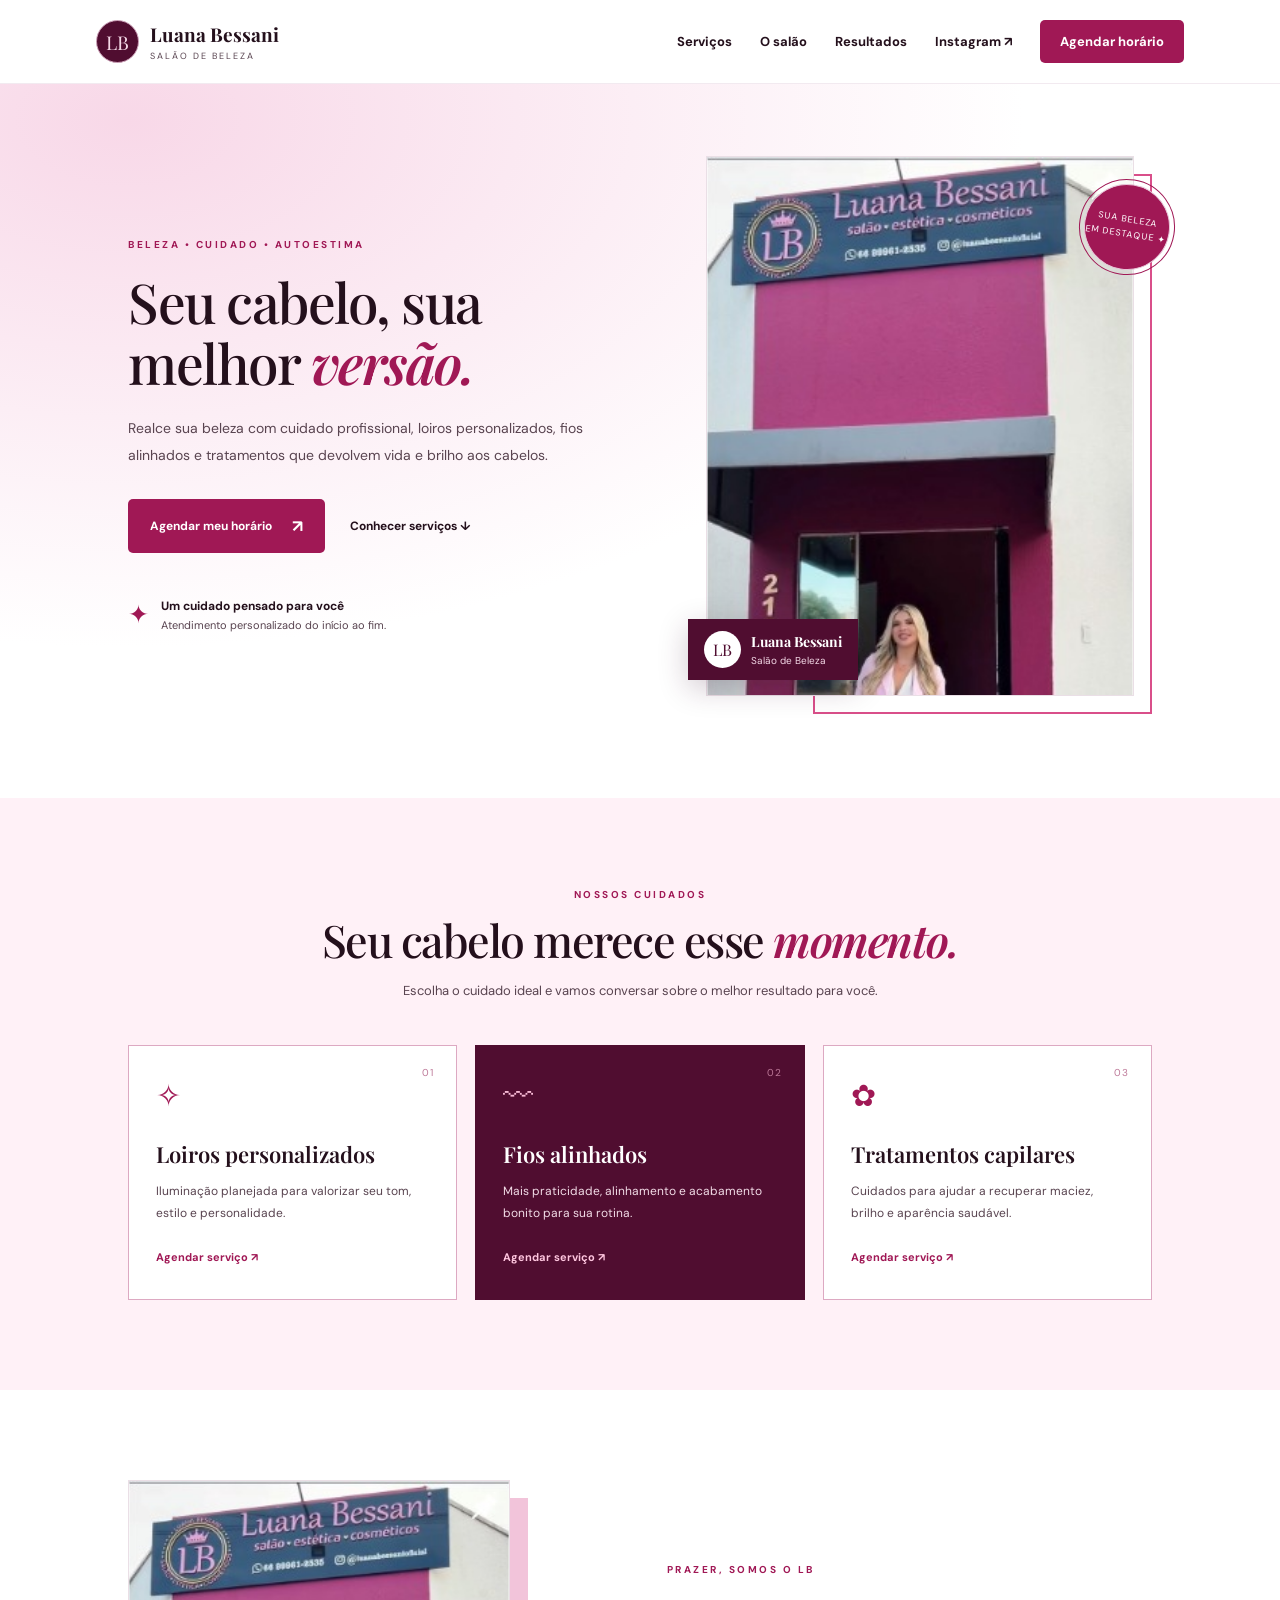
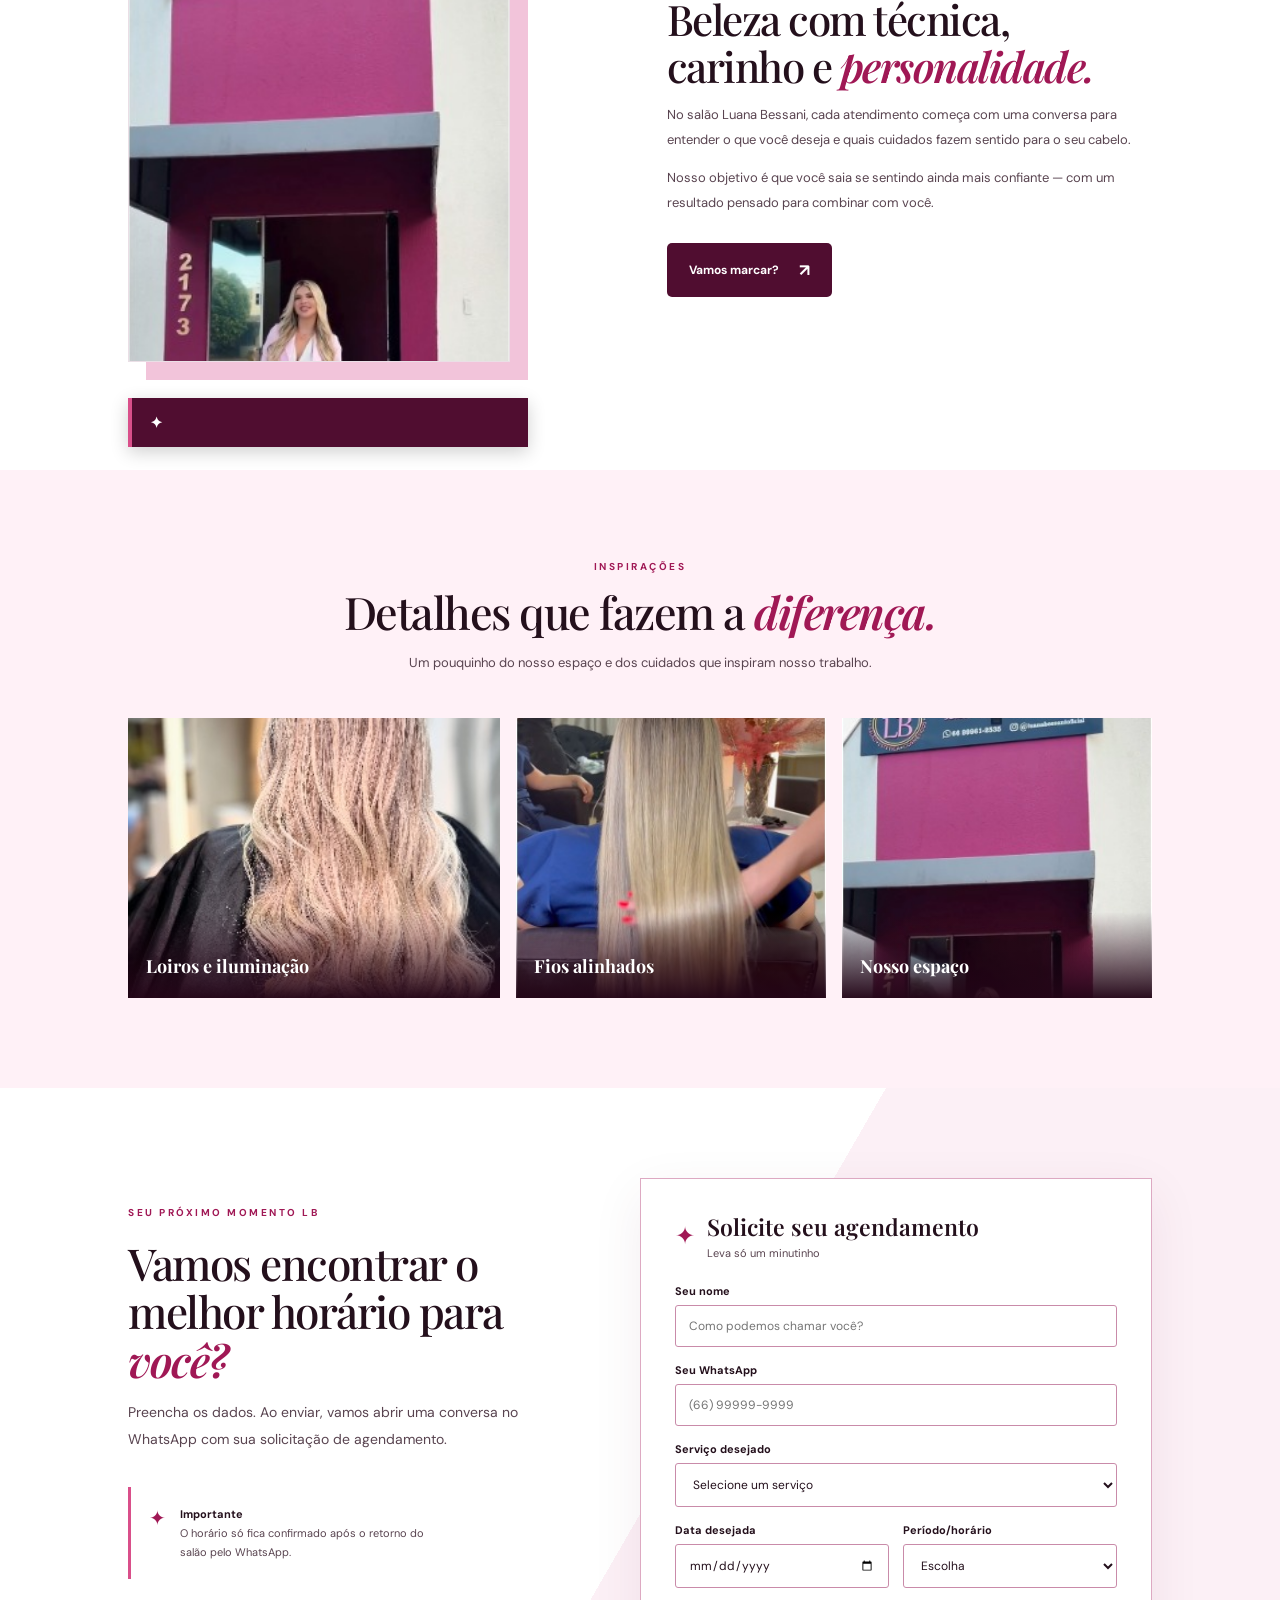
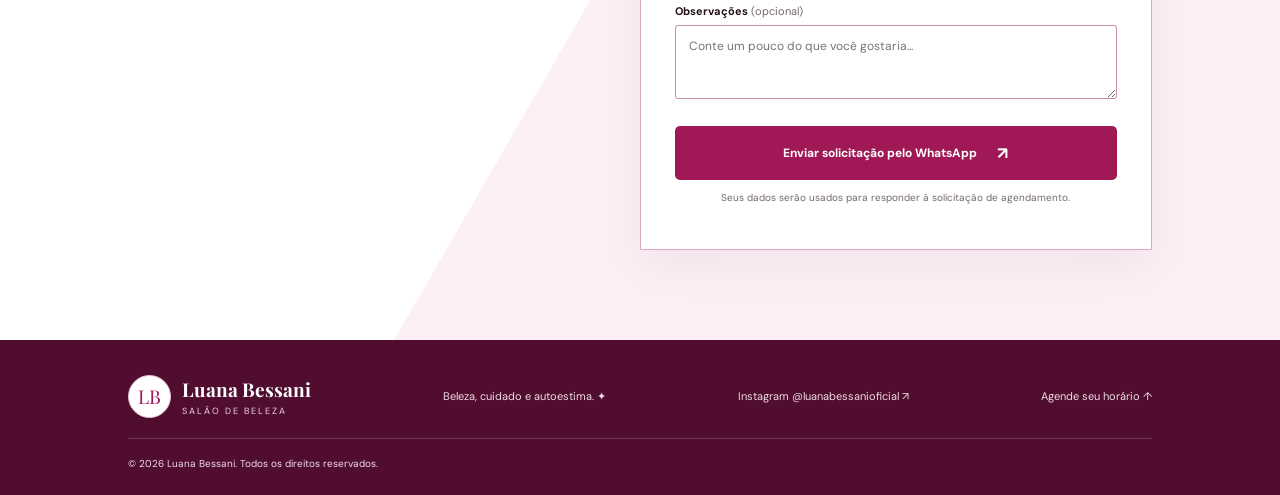
==== commit cce7eb5b: "Update index.html" ====
--- a/index.html
+++ b/index.html
@@ -56,7 +56,7 @@
     <section class="about section" id="sobre">
       <div class="about-photo">
         <img src="fachada-salao.jpg" alt="Entrada do salão Luana Bessani" />
-        <div class="photo-label">Um espaço para cuidar de você ✦</div>
+        <div class="photo-label">✦</div>
       </div>
       <div class="about-copy">
         <span class="eyebrow">PRAZER, SOMOS O LB</span>
--- a/style.css
+++ b/style.css
@@ -72,7 +72,24 @@
 .about-photo { position: relative; padding: 0 18px 18px 0; aspect-ratio: 4 / 5; max-height: 500px; min-width: 0; }
 .about-photo::before { content: ''; position: absolute; left: 18px; top: 18px; right: 0; bottom: 0; background: var(--pink); }
 .about-photo img { position: relative; display: block; width: 100%; height: 100%; object-fit: cover; object-position: center 38%; background: var(--cream); border: 1px solid #eadfe6; }
-.photo-label { position: absolute; left: 0; bottom: 30px; max-width: calc(100% - 18px); padding: 14px 18px; background: var(--plum-dark); color: var(--white); font-family: 'Playfair Display', serif; font-size: 15px; font-weight: 700; line-height: 1.4; border-left: 4px solid var(--rose); box-shadow: 0 5px 18px #00000030; z-index: 2; }
+
+.photo-label {
+  position: absolute;
+  left: 0;
+  bottom: -18px;
+  transform: translateY(100%);
+  padding: 14px 18px;
+  width: 100%;
+  background: #500D30;
+  color: #FFFFFF;
+  font-family: 'Playfair Display', serif;
+  font-size: 15px;
+  font-weight: 700;
+  line-height: 1.4;
+  border-left: 4px solid #D94F8A;
+  box-shadow: 0 5px 18px #00000030;
+  z-index: 2;
+}
 .about-copy h2 { font-size: 42px; }
 .about-copy > p { font-size: 13px; }
 .dark { background: var(--plum-dark); color: var(--white); margin-top: 15px; }
